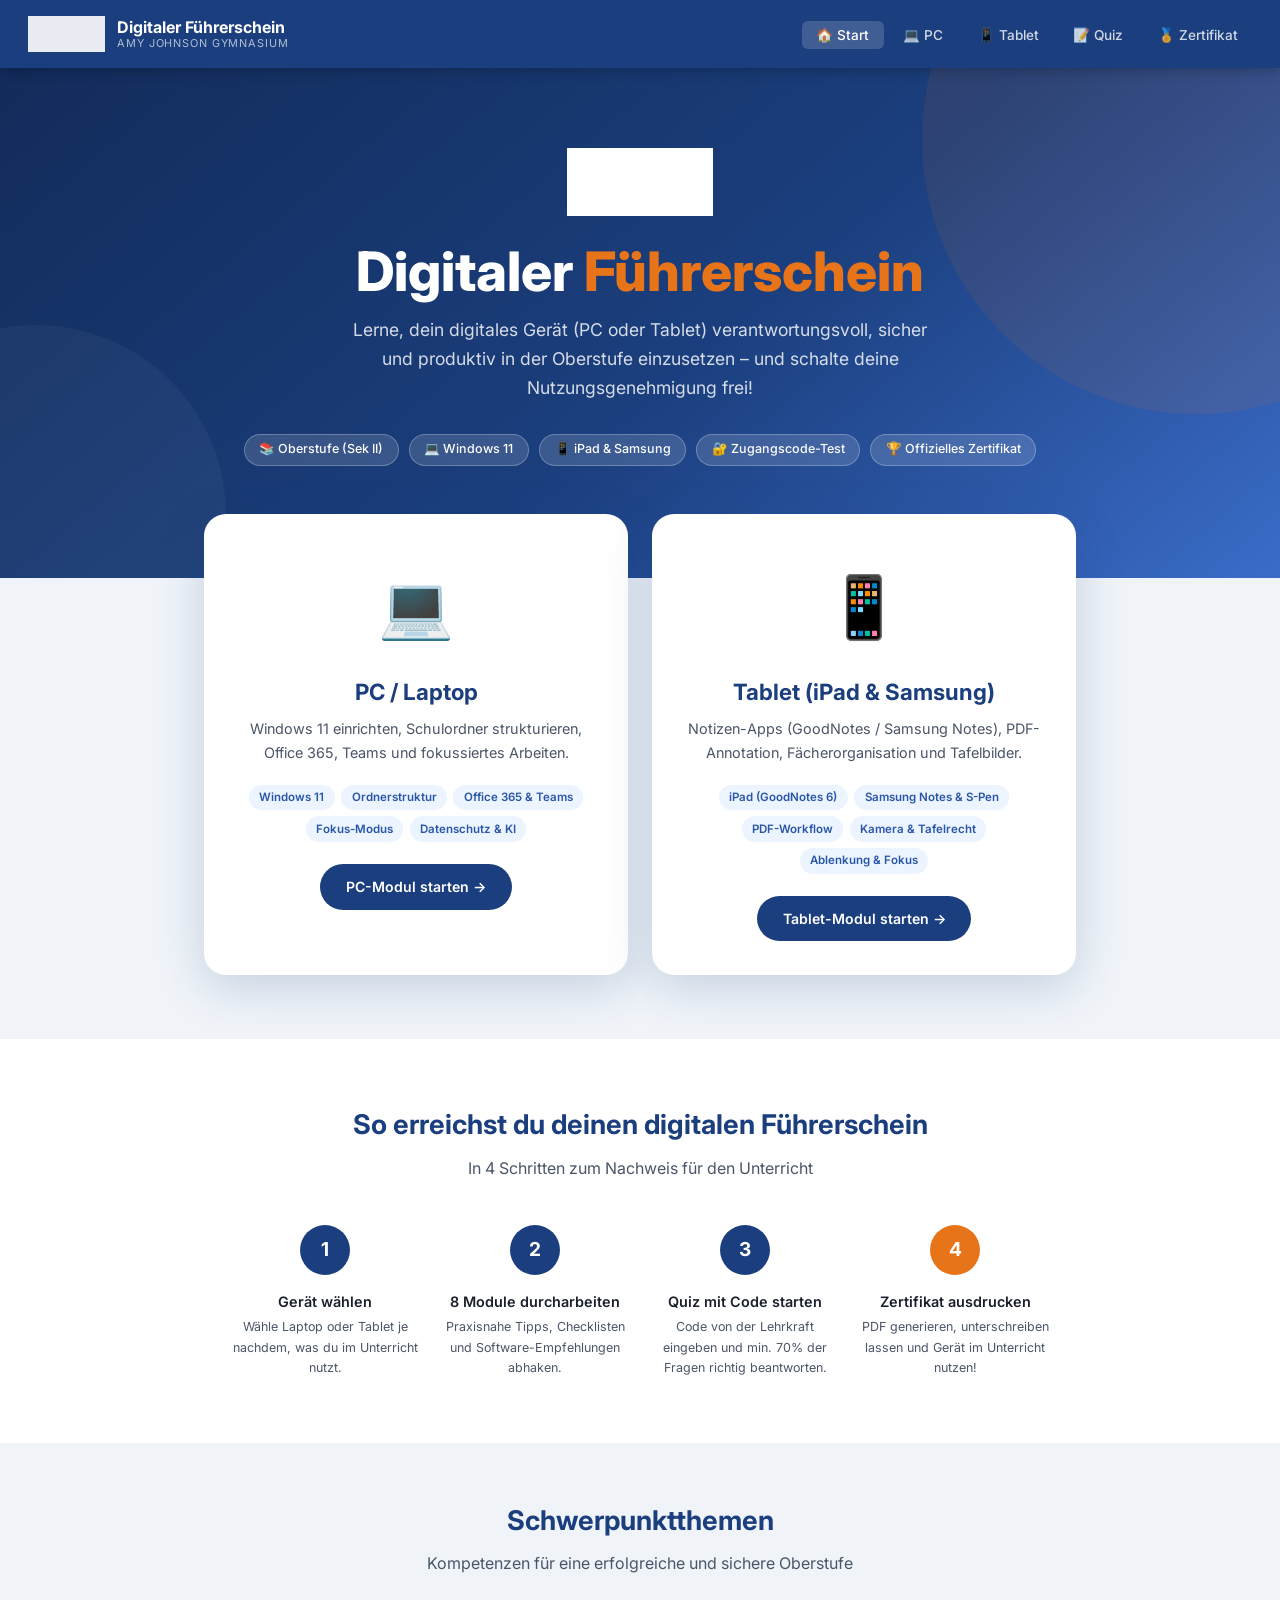
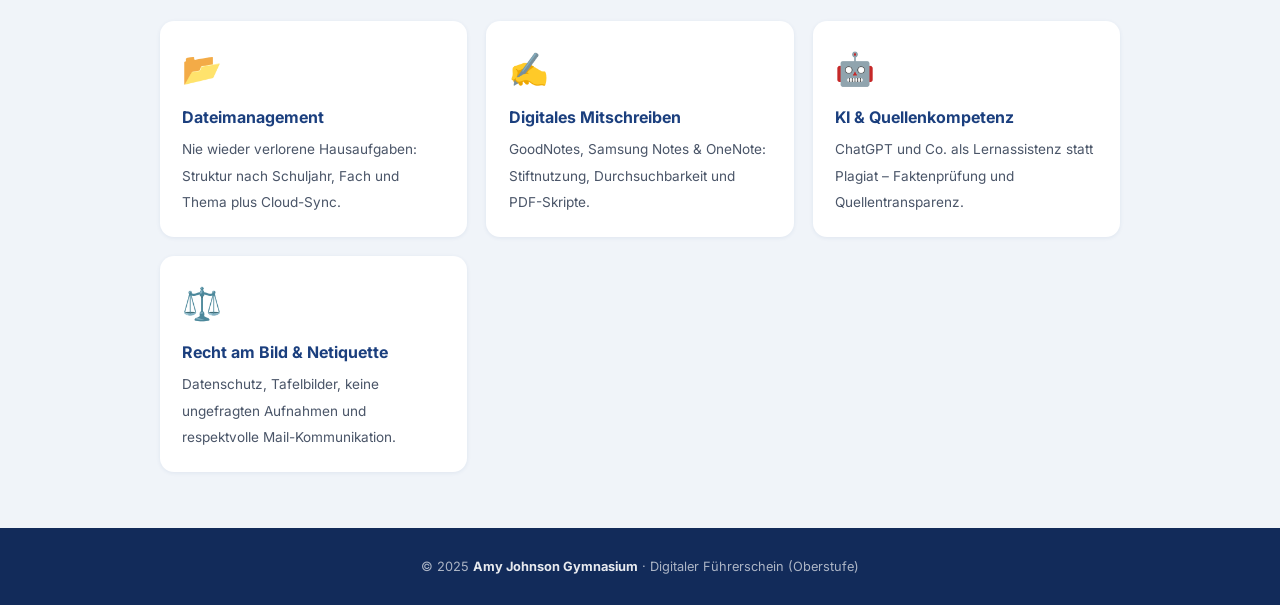
==== index.html @ 98081945 "Initial release Digitaler Fuehrerschein" ====
﻿<!DOCTYPE html>
<html lang="de">
<head>
  <meta charset="UTF-8">
  <meta name="viewport" content="width=device-width, initial-scale=1.0">
  <title>Digitaler Führerschein – Amy Johnson Gymnasium</title>
  <link rel="stylesheet" href="css/style.css">
</head>
<body>
<nav class="navbar">
  <a href="index.html" class="navbar-brand">
    <img src="assets/logo.png" alt="Amy Johnson Gymnasium" class="navbar-logo">
    <div class="navbar-title">Digitaler Führerschein <span>Amy Johnson Gymnasium</span></div>
  </a>
  <button class="hamburger" onclick="document.querySelector('.navbar-nav').classList.toggle('open')">&#9776;</button>
  <ul class="navbar-nav">
    <li><a href="index.html" class="active">🏠 Start</a></li>
    <li><a href="pc.html">💻 PC</a></li>
    <li><a href="tablet.html">📱 Tablet</a></li>
    <li><a href="quiz.html">📝 Quiz</a></li>
    <li><a href="certificate.html">🏅 Zertifikat</a></li>
  </ul>
</nav>

<section class="hero">
  <img src="assets/logo.png" alt="Amy Johnson Gymnasium" class="hero-logo">
  <h1>Digitaler <span class="accent">Führerschein</span></h1>
  <p>Lerne, dein digitales Gerät (PC oder Tablet) verantwortungsvoll, sicher und produktiv in der Oberstufe einzusetzen – und schalte deine Nutzungsgenehmigung frei!</p>
  <div class="badge-row">
    <span class="badge">📚 Oberstufe (Sek II)</span>
    <span class="badge">💻 Windows 11</span>
    <span class="badge">📱 iPad & Samsung</span>
    <span class="badge">🔐 Zugangscode-Test</span>
    <span class="badge">🏆 Offizielles Zertifikat</span>
  </div>
</section>

<section class="device-section">
  <div class="device-grid">
    <a href="pc.html" class="device-card fade-up">
      <div class="device-icon">💻</div>
      <h2>PC / Laptop</h2>
      <p>Windows 11 einrichten, Schulordner strukturieren, Office 365, Teams und fokussiertes Arbeiten.</p>
      <div class="tag-list">
        <span class="tag">Windows 11</span>
        <span class="tag">Ordnerstruktur</span>
        <span class="tag">Office 365 & Teams</span>
        <span class="tag">Fokus-Modus</span>
        <span class="tag">Datenschutz & KI</span>
      </div>
      <span class="btn btn-primary">PC-Modul starten &rarr;</span>
    </a>
    <a href="tablet.html" class="device-card fade-up" style="animation-delay:.15s">
      <div class="device-icon">📱</div>
      <h2>Tablet (iPad & Samsung)</h2>
      <p>Notizen-Apps (GoodNotes / Samsung Notes), PDF-Annotation, Fächerorganisation und Tafelbilder.</p>
      <div class="tag-list">
        <span class="tag">iPad (GoodNotes 6)</span>
        <span class="tag">Samsung Notes & S-Pen</span>
        <span class="tag">PDF-Workflow</span>
        <span class="tag">Kamera & Tafelrecht</span>
        <span class="tag">Ablenkung & Fokus</span>
      </div>
      <span class="btn btn-primary">Tablet-Modul starten &rarr;</span>
    </a>
  </div>
</section>

<section class="how-section">
  <h2 class="section-title">So erreichst du deinen digitalen Führerschein</h2>
  <p class="section-sub">In 4 Schritten zum Nachweis für den Unterricht</p>
  <div class="steps">
    <div class="step">
      <div class="step-num">1</div>
      <h3>Gerät wählen</h3>
      <p>Wähle Laptop oder Tablet je nachdem, was du im Unterricht nutzt.</p>
    </div>
    <div class="step">
      <div class="step-num">2</div>
      <h3>8 Module durcharbeiten</h3>
      <p>Praxisnahe Tipps, Checklisten und Software-Empfehlungen abhaken.</p>
    </div>
    <div class="step">
      <div class="step-num">3</div>
      <h3>Quiz mit Code starten</h3>
      <p>Code von der Lehrkraft eingeben und min. 70% der Fragen richtig beantworten.</p>
    </div>
    <div class="step">
      <div class="step-num">4</div>
      <h3>Zertifikat ausdrucken</h3>
      <p>PDF generieren, unterschreiben lassen und Gerät im Unterricht nutzen!</p>
    </div>
  </div>
</section>

<section style="background:var(--bg);padding:3.5rem 2rem;text-align:center">
  <h2 class="section-title">Schwerpunktthemen</h2>
  <p class="section-sub">Kompetenzen für eine erfolgreiche und sichere Oberstufe</p>
  <div style="display:grid;grid-template-columns:repeat(auto-fill,minmax(240px,1fr));gap:1.2rem;max-width:960px;margin:0 auto">
    <div style="background:white;border-radius:14px;padding:1.4rem;box-shadow:var(--shadow-sm);text-align:left">
      <div style="font-size:2rem;margin-bottom:.5rem">📂</div>
      <strong style="display:block;margin-bottom:.3rem;color:var(--primary)">Dateimanagement</strong>
      <span style="font-size:.85rem;color:var(--text-sec)">Nie wieder verlorene Hausaufgaben: Struktur nach Schuljahr, Fach und Thema plus Cloud-Sync.</span>
    </div>
    <div style="background:white;border-radius:14px;padding:1.4rem;box-shadow:var(--shadow-sm);text-align:left">
      <div style="font-size:2rem;margin-bottom:.5rem">✍️</div>
      <strong style="display:block;margin-bottom:.3rem;color:var(--primary)">Digitales Mitschreiben</strong>
      <span style="font-size:.85rem;color:var(--text-sec)">GoodNotes, Samsung Notes & OneNote: Stiftnutzung, Durchsuchbarkeit und PDF-Skripte.</span>
    </div>
    <div style="background:white;border-radius:14px;padding:1.4rem;box-shadow:var(--shadow-sm);text-align:left">
      <div style="font-size:2rem;margin-bottom:.5rem">🤖</div>
      <strong style="display:block;margin-bottom:.3rem;color:var(--primary)">KI & Quellenkompetenz</strong>
      <span style="font-size:.85rem;color:var(--text-sec)">ChatGPT und Co. als Lernassistenz statt Plagiat – Faktenprüfung und Quellentransparenz.</span>
    </div>
    <div style="background:white;border-radius:14px;padding:1.4rem;box-shadow:var(--shadow-sm);text-align:left">
      <div style="font-size:2rem;margin-bottom:.5rem">⚖️</div>
      <strong style="display:block;margin-bottom:.3rem;color:var(--primary)">Recht am Bild & Netiquette</strong>
      <span style="font-size:.85rem;color:var(--text-sec)">Datenschutz, Tafelbilder, keine ungefragten Aufnahmen und respektvolle Mail-Kommunikation.</span>
    </div>
  </div>
</section>

<footer class="footer">
  <p>© 2025 <strong style="color:rgba(255,255,255,.9)">Amy Johnson Gymnasium</strong> · Digitaler Führerschein (Oberstufe)</p>
</footer>

<script src="js/app.js"></script>
</body>
</html>
---- css/style.css ----
﻿/* ================================================
   DIGITALER FÜHRERSCHEIN – Amy Johnson Gymnasium
   Stylesheet · Stand: 2025
   ================================================ */

@import url("https://fonts.googleapis.com/css2?family=Inter:wght@300;400;500;600;700;800&display=swap");

:root {
  --primary:       #1B3F7E;
  --primary-light: #2A56A6;
  --primary-dark:  #122B5A;
  --accent:        #E8741A;
  --accent-dark:   #C25E0D;
  --bg:            #F0F4F9;
  --card:          #FFFFFF;
  --text:          #1A202C;
  --text-sec:      #4A5568;
  --text-light:    #718096;
  --border:        #E2E8F0;
  --border-light:  #EDF2F7;
  --success:       #276749;
  --success-bg:    #F0FFF4;
  --warning-bg:    #FFFBEB;
  --info-bg:       #EBF4FF;
  --danger-bg:     #FFF5F5;
  --shadow-sm: 0 1px 4px rgba(27,63,126,.08);
  --shadow:    0 4px 18px rgba(27,63,126,.13);
  --shadow-lg: 0 12px 48px rgba(27,63,126,.2);
  --r-sm: 8px;
  --r: 14px;
  --r-lg: 22px;
  --nav-h: 68px;
}

*,*::before,*::after{box-sizing:border-box;margin:0;padding:0}
html{scroll-behavior:smooth}
body{font-family:"Inter",-apple-system,BlinkMacSystemFont,"Segoe UI",sans-serif;background:var(--bg);color:var(--text);line-height:1.65;min-height:100vh;display:flex;flex-direction:column}
img{max-width:100%;height:auto;display:block}
a{color:var(--primary);text-decoration:none}
a:hover{text-decoration:underline}

/* NAVBAR */
.navbar{background:var(--primary);height:var(--nav-h);display:flex;align-items:center;padding:0 1.75rem;position:sticky;top:0;z-index:200;box-shadow:0 2px 12px rgba(0,0,0,.25)}
.navbar-brand{display:flex;align-items:center;gap:.75rem;text-decoration:none}
.navbar-logo{height:36px;filter:brightness(0) invert(1);opacity:.9}
.navbar-title{color:#fff;font-size:1rem;font-weight:700;line-height:1.2}
.navbar-title span{display:block;font-size:.68rem;font-weight:400;opacity:.65;text-transform:uppercase;letter-spacing:.08em}
.navbar-nav{margin-left:auto;display:flex;gap:.35rem;list-style:none}
.navbar-nav a{color:rgba(255,255,255,.8);padding:.38rem .9rem;border-radius:6px;font-size:.85rem;font-weight:500;transition:background .2s,color .2s}
.navbar-nav a:hover,.navbar-nav a.active{background:rgba(255,255,255,.16);color:#fff;text-decoration:none}
.hamburger{display:none;background:none;border:none;color:#fff;font-size:1.5rem;cursor:pointer;margin-left:auto;padding:.25rem}
@media(max-width:640px){.hamburger{display:block}.navbar-nav{display:none;position:absolute;top:var(--nav-h);left:0;right:0;background:var(--primary-dark);flex-direction:column;padding:1rem;gap:.25rem}.navbar-nav.open{display:flex}.navbar-nav a{padding:.6rem 1rem;font-size:.95rem}}

/* HERO */
.hero{background:linear-gradient(140deg,var(--primary-dark) 0%,var(--primary) 55%,#3B6CC8 100%);padding:5rem 2rem 7rem;text-align:center;position:relative;overflow:hidden}
.hero::before{content:"";position:absolute;top:-40%;right:-15%;width:550px;height:550px;background:rgba(232,116,26,.09);border-radius:50%}
.hero::after{content:"";position:absolute;bottom:-25%;left:-12%;width:380px;height:380px;background:rgba(255,255,255,.04);border-radius:50%}
.hero-logo{height:68px;margin:0 auto 1.5rem;filter:brightness(0) invert(1);position:relative;z-index:1}
.hero h1{color:#fff;font-size:clamp(2rem,5vw,3.4rem);font-weight:800;line-height:1.15;margin-bottom:.75rem;position:relative;z-index:1}
.hero h1 .accent{color:var(--accent)}
.hero p{color:rgba(255,255,255,.82);font-size:1.1rem;max-width:580px;margin:0 auto 2rem;position:relative;z-index:1}
.badge-row{display:flex;justify-content:center;flex-wrap:wrap;gap:.65rem;position:relative;z-index:1}
.badge{background:rgba(255,255,255,.14);border:1px solid rgba(255,255,255,.25);color:#fff;padding:.3rem .9rem;border-radius:50px;font-size:.78rem;font-weight:500;display:inline-flex;align-items:center;gap:.35rem}

/* DEVICE CARDS */
.device-section{max-width:920px;margin:-4rem auto 0;padding:0 1.5rem 4rem;position:relative;z-index:10}
.device-grid{display:grid;grid-template-columns:1fr 1fr;gap:1.5rem}
@media(max-width:600px){.device-grid{grid-template-columns:1fr}}
.device-card{background:var(--card);border-radius:var(--r-lg);padding:2.5rem 1.75rem 2rem;text-align:center;box-shadow:var(--shadow-lg);border:2px solid transparent;transition:transform .3s,box-shadow .3s,border-color .3s;cursor:pointer;color:inherit;display:block;text-decoration:none}
.device-card:hover{transform:translateY(-8px);box-shadow:0 20px 56px rgba(27,63,126,.24);border-color:var(--primary-light);text-decoration:none;color:inherit}
.device-icon{font-size:3.8rem;margin-bottom:1.1rem}
.device-card h2{font-size:1.4rem;font-weight:700;color:var(--primary);margin-bottom:.4rem}
.device-card p{color:var(--text-sec);font-size:.9rem;margin-bottom:1.25rem}
.tag-list{display:flex;flex-wrap:wrap;gap:.4rem;justify-content:center;margin-bottom:1.4rem}
.tag{background:var(--info-bg);color:var(--primary-light);padding:.2rem .65rem;border-radius:50px;font-size:.72rem;font-weight:600}

/* HOW IT WORKS */
.how-section{background:var(--card);padding:4rem 2rem;text-align:center}
.section-title{font-size:1.7rem;font-weight:700;color:var(--primary);margin-bottom:.4rem}
.section-sub{color:var(--text-sec);margin-bottom:2.75rem}
.steps{display:flex;justify-content:center;gap:1.25rem;flex-wrap:wrap;max-width:820px;margin:0 auto}
.step{flex:1;min-width:160px;max-width:200px;text-align:center}
.step-num{width:50px;height:50px;border-radius:50%;background:var(--primary);color:#fff;display:flex;align-items:center;justify-content:center;font-weight:700;font-size:1.2rem;margin:0 auto .9rem}
.step:last-child .step-num{background:var(--accent)}
.step h3{font-size:.9rem;font-weight:600;margin-bottom:.25rem}
.step p{font-size:.78rem;color:var(--text-sec)}

/* BUTTONS */
.btn{display:inline-flex;align-items:center;gap:.5rem;padding:.7rem 1.6rem;border-radius:50px;font-size:.88rem;font-weight:600;cursor:pointer;transition:all .2s;border:none;font-family:inherit;text-decoration:none}
.btn-primary{background:var(--primary);color:#fff}
.btn-primary:hover{background:var(--primary-light);transform:translateY(-2px);text-decoration:none;color:#fff}
.btn-accent{background:var(--accent);color:#fff}
.btn-accent:hover{background:var(--accent-dark);transform:translateY(-2px);text-decoration:none;color:#fff}
.btn-outline{background:transparent;color:var(--primary);border:2px solid var(--border)}
.btn-outline:hover{border-color:var(--primary);background:var(--info-bg);text-decoration:none}
.btn-success{background:var(--success);color:#fff}
.btn-success:hover{background:#2F8555;transform:translateY(-2px)}
.btn-lg{padding:.9rem 2.1rem;font-size:.97rem}

/* MODULE LAYOUT */
.module-wrap{display:grid;grid-template-columns:270px 1fr;flex:1}
@media(max-width:860px){.module-wrap{grid-template-columns:1fr}}
.sidebar{background:var(--primary);padding:1.25rem 0;position:sticky;top:var(--nav-h);height:calc(100vh - var(--nav-h));overflow-y:auto}
@media(max-width:860px){.sidebar{position:static;height:auto;overflow:visible}}
.sidebar-head{padding:0 1.4rem 1.25rem;border-bottom:1px solid rgba(255,255,255,.1);margin-bottom:.5rem}
.sidebar-head h2{color:#fff;font-size:.95rem;font-weight:600}
.sidebar-head p{color:rgba(255,255,255,.55);font-size:.75rem;margin-top:.2rem}
.sidebar-prog{height:4px;background:rgba(255,255,255,.18);border-radius:2px;margin-top:.7rem;overflow:hidden}
.sidebar-prog-bar{height:100%;background:var(--accent);border-radius:2px;transition:width .4s}
.chapter-nav{list-style:none}
@media(max-width:860px){.chapter-nav{display:flex;overflow-x:auto}}
.chapter-nav li{display:flex;align-items:center;gap:.65rem;padding:.7rem 1.4rem;cursor:pointer;border-left:3px solid transparent;color:rgba(255,255,255,.68);font-size:.82rem;font-weight:500;transition:all .2s;user-select:none}
@media(max-width:860px){.chapter-nav li{border-left:none;border-bottom:3px solid transparent;white-space:nowrap;flex-shrink:0}.chapter-nav li.active{border-bottom-color:var(--accent);border-left-color:transparent}}
.chapter-nav li:hover{background:rgba(255,255,255,.08);color:#fff}
.chapter-nav li.active{background:rgba(255,255,255,.11);border-left-color:var(--accent);color:#fff}
.chapter-nav li.done{color:rgba(255,255,255,.88)}
.ch-dot{width:20px;height:20px;border-radius:50%;border:1.5px solid rgba(255,255,255,.38);display:flex;align-items:center;justify-content:center;font-size:.6rem;flex-shrink:0;transition:all .25s}
.chapter-nav li.done .ch-dot{background:var(--accent);border-color:var(--accent);color:#fff}
.chapter-nav li.active .ch-dot{border-color:var(--accent);background:rgba(232,116,26,.2)}
.content-area{padding:2rem 2.5rem;max-width:880px}
@media(max-width:600px){.content-area{padding:1.25rem}}
.ch-header{margin-bottom:2rem;padding-bottom:1.4rem;border-bottom:2px solid var(--border)}
.ch-tag{display:inline-block;background:var(--info-bg);color:var(--primary-light);padding:.2rem .65rem;border-radius:4px;font-size:.7rem;font-weight:700;text-transform:uppercase;letter-spacing:.07em;margin-bottom:.6rem}
.ch-header h1{font-size:1.7rem;font-weight:700;color:var(--primary);margin-bottom:.4rem}
.ch-header p{color:var(--text-sec);font-size:.95rem;max-width:580px}
.content-block{margin-bottom:1.75rem}
.content-block h2{font-size:1.05rem;font-weight:700;color:var(--primary);margin-bottom:.7rem;display:flex;align-items:center;gap:.5rem}
.content-block h2::before{content:"";display:block;width:4px;height:1.1em;background:var(--accent);border-radius:2px;flex-shrink:0}
.content-block p{color:var(--text-sec);font-size:.91rem;line-height:1.75;margin-bottom:.6rem}

/* INFO BOXES */
.ibox{border-radius:var(--r-sm);padding:.9rem 1.1rem;margin:1rem 0;border-left:4px solid;display:flex;gap:.7rem;align-items:flex-start}
.ibox-icon{font-size:1.1rem;flex-shrink:0;margin-top:.1rem}
.ibox.tip{background:var(--warning-bg);border-color:var(--accent)}
.ibox.info{background:var(--info-bg);border-color:var(--primary-light)}
.ibox.warn{background:var(--danger-bg);border-color:#FC8181}
.ibox.ok{background:var(--success-bg);border-color:#68D391}
.ibox-body strong{display:block;font-size:.83rem;font-weight:700;margin-bottom:.2rem}
.ibox-body p{font-size:.83rem;color:var(--text-sec);margin:0}
.ibox-body ul{font-size:.83rem;color:var(--text-sec);margin:.35rem 0 0 1rem}
.ibox-body li{margin-bottom:.2rem}

/* CHECKLISTS */
.checklist{list-style:none;margin:.75rem 0}
.checklist li{display:flex;align-items:flex-start;gap:.7rem;padding:.55rem 0;border-bottom:1px solid var(--border-light);font-size:.88rem;cursor:pointer;transition:color .18s}
.checklist li:last-child{border-bottom:none}
.checklist li.checked{color:var(--text-light);text-decoration:line-through}
.cl-box{width:19px;height:19px;border:2px solid var(--border);border-radius:4px;display:flex;align-items:center;justify-content:center;flex-shrink:0;margin-top:2px;font-size:.62rem;transition:all .2s}
.checklist li.checked .cl-box{background:var(--success);border-color:var(--success);color:#fff}

/* APP GRID */
.app-grid{display:grid;grid-template-columns:repeat(auto-fill,minmax(195px,1fr));gap:.85rem;margin:.75rem 0}
.app-card{background:var(--card);border:1px solid var(--border);border-radius:var(--r-sm);padding:.9rem;display:flex;gap:.7rem;align-items:flex-start;transition:box-shadow .2s}
.app-card:hover{box-shadow:var(--shadow)}
.app-icon{font-size:1.75rem;flex-shrink:0}
.app-info strong{font-size:.82rem;font-weight:600;display:block;margin-bottom:.15rem}
.app-info span{font-size:.73rem;color:var(--text-sec)}
.app-free{display:inline-block;margin-top:.3rem;background:var(--success-bg);color:var(--success);font-size:.65rem;font-weight:700;padding:.1rem .4rem;border-radius:3px}
.app-paid{display:inline-block;margin-top:.3rem;background:var(--warning-bg);color:#92400E;font-size:.65rem;font-weight:700;padding:.1rem .4rem;border-radius:3px}

/* CHAPTER ACTIONS */
.ch-actions{margin-top:2.5rem;padding-top:1.5rem;border-top:2px solid var(--border);display:flex;gap:1rem;flex-wrap:wrap;align-items:center}

/* DEVICE TOGGLE (Tablet) */
.device-toggle{display:flex;gap:.5rem;margin-bottom:1.5rem}
.device-toggle button{flex:1;padding:.55rem 1rem;border-radius:var(--r-sm);border:2px solid var(--border);background:var(--card);color:var(--text-sec);font-size:.85rem;font-weight:600;cursor:pointer;transition:all .2s;font-family:inherit}
.device-toggle button.active{border-color:var(--primary);background:var(--info-bg);color:var(--primary)}

/* QUIZ */
.quiz-wrap{max-width:680px;margin:3rem auto;padding:0 1.25rem 3rem;flex:1}
.quiz-card{background:var(--card);border-radius:var(--r-lg);padding:2.75rem;box-shadow:var(--shadow)}
@media(max-width:600px){.quiz-card{padding:1.75rem}}
.code-icon{font-size:3.5rem;text-align:center;margin-bottom:1rem}
.quiz-card h1{font-size:1.6rem;font-weight:700;color:var(--primary);text-align:center;margin-bottom:.4rem}
.quiz-card>p{color:var(--text-sec);text-align:center;margin-bottom:2rem}
.code-row{display:flex;gap:.65rem;max-width:360px;margin:0 auto}
.code-row input{flex:1;padding:.75rem 1.1rem;border:2px solid var(--border);border-radius:50px;font-size:1rem;text-align:center;letter-spacing:.18em;text-transform:uppercase;font-family:monospace;outline:none;transition:border-color .2s}
.code-row input:focus{border-color:var(--primary)}
.code-err{color:#E53E3E;font-size:.82rem;text-align:center;margin-top:.6rem;display:none}
.quiz-prog-row{display:flex;align-items:center;gap:.9rem;margin-bottom:1.5rem}
.quiz-prog-bar{flex:1;height:6px;background:var(--border);border-radius:3px;overflow:hidden}
.quiz-prog-fill{height:100%;background:linear-gradient(90deg,var(--primary),var(--primary-light));transition:width .4s}
.quiz-count{font-size:.78rem;font-weight:600;color:var(--text-sec);white-space:nowrap}
.q-cat{display:inline-block;background:var(--info-bg);color:var(--primary-light);padding:.18rem .58rem;border-radius:4px;font-size:.7rem;font-weight:700;text-transform:uppercase;letter-spacing:.05em;margin-bottom:.85rem}
.q-text{font-size:1.05rem;font-weight:600;color:var(--text);margin-bottom:1.4rem;line-height:1.5}
.options{list-style:none;display:flex;flex-direction:column;gap:.55rem}
.opt{border:2px solid var(--border);border-radius:var(--r-sm);padding:.8rem 1.1rem;cursor:pointer;display:flex;align-items:center;gap:.7rem;font-size:.89rem;transition:all .2s}
.opt:hover{border-color:var(--primary-light);background:var(--info-bg)}
.opt.selected{border-color:var(--primary);background:var(--info-bg)}
.opt.correct{border-color:var(--success);background:var(--success-bg);color:var(--success)}
.opt.wrong{border-color:#FC8181;background:var(--danger-bg);color:#C53030}
.opt-letter{width:27px;height:27px;border:1.5px solid currentColor;border-radius:50%;display:flex;align-items:center;justify-content:center;font-size:.72rem;font-weight:700;flex-shrink:0;opacity:.6}
.opt.selected .opt-letter,.opt.correct .opt-letter,.opt.wrong .opt-letter{opacity:1}
.q-feedback{margin-top:1rem;padding:.75rem 1rem;border-radius:var(--r-sm);font-size:.85rem;display:none}
.q-feedback.correct{background:var(--success-bg);color:var(--success);border:1px solid #C6F6D5}
.q-feedback.wrong{background:var(--danger-bg);color:#C53030;border:1px solid #FEB2B2}
.q-nav{display:flex;justify-content:flex-end;margin-top:1.5rem}
.result-icon{font-size:4rem;text-align:center;margin-bottom:1rem}
.result-score{font-size:3.5rem;font-weight:800;text-align:center;margin:.5rem 0 1rem}
.pass-score{color:var(--success)}
.fail-score{color:#E53E3E}
.result-msg{text-align:center;margin-bottom:2rem}
.result-msg h2{font-size:1.6rem;font-weight:700;margin-bottom:.4rem}
.result-msg.pass h2{color:var(--success)}
.result-msg.fail h2{color:#E53E3E}
.result-msg p{color:var(--text-sec);max-width:400px;margin:0 auto}
.result-btns{display:flex;gap:.75rem;justify-content:center;flex-wrap:wrap}

/* CERTIFICATE */
.cert-wrap{max-width:580px;margin:3rem auto;padding:0 1.25rem 3rem;flex:1}
.cert-setup-card{background:var(--card);border-radius:var(--r-lg);padding:2.5rem;box-shadow:var(--shadow)}
.cert-setup-card h1{font-size:1.55rem;font-weight:700;color:var(--primary);text-align:center;margin-bottom:.4rem}
.cert-setup-card>p{color:var(--text-sec);text-align:center;margin-bottom:2rem}
.form-row{margin-bottom:1rem}
.form-row label{display:block;font-size:.83rem;font-weight:600;color:var(--text);margin-bottom:.35rem}
.form-row input,.form-row select{width:100%;padding:.72rem 1rem;border:2px solid var(--border);border-radius:var(--r-sm);font-size:.92rem;outline:none;transition:border-color .2s;font-family:inherit}
.form-row input:focus,.form-row select:focus{border-color:var(--primary)}
.cert-print-area{display:none}
@media print{.no-print{display:none!important}.cert-print-area{display:block!important}body{background:#fff}.navbar,.footer{display:none}}
.certificate{width:210mm;max-width:100%;min-height:148mm;background:#fff;border:8px solid var(--primary);margin:2rem auto;padding:2.5rem 3rem;position:relative;box-shadow:var(--shadow-lg);font-family:"Inter",sans-serif}
@media(max-width:600px){.certificate{padding:1.5rem 1.25rem;border-width:5px}}
.certificate::before{content:"";position:absolute;inset:10px;border:2px solid var(--accent);pointer-events:none}
.cert-header{display:flex;justify-content:space-between;align-items:center;margin-bottom:1.5rem;padding-bottom:1rem;border-bottom:2px solid var(--border)}
.cert-logo{height:46px}
.cert-seal{width:68px;height:68px;border:3px solid var(--primary);border-radius:50%;display:flex;flex-direction:column;align-items:center;justify-content:center;text-align:center;font-size:.44rem;font-weight:700;color:var(--primary);text-transform:uppercase;letter-spacing:.04em;line-height:1.5}
.cert-body{text-align:center;padding:.5rem 0}
.cert-pre{font-size:.78rem;text-transform:uppercase;letter-spacing:.15em;color:var(--text-sec);margin-bottom:.4rem;font-weight:600}
.cert-main{font-size:2.1rem;font-weight:800;color:var(--primary);line-height:1.15;margin-bottom:.35rem}
.cert-main span{color:var(--accent)}
.cert-sub{font-size:.85rem;color:var(--text-sec);margin-bottom:.4rem}
.cert-name{font-size:1.55rem;font-weight:700;color:var(--text);border-bottom:2px solid var(--primary);display:inline-block;padding-bottom:.2rem;margin:.4rem 0 1rem;min-width:240px}
.cert-device{display:inline-block;background:var(--info-bg);color:var(--primary);padding:.28rem .9rem;border-radius:50px;font-size:.82rem;font-weight:600;margin-bottom:1.2rem;border:1px solid var(--border)}
.cert-desc{font-size:.8rem;color:var(--text-sec);max-width:440px;margin:0 auto .5rem}
.cert-foot{display:flex;justify-content:space-between;align-items:flex-end;margin-top:1.5rem;padding-top:1rem;border-top:1px solid var(--border);font-size:.72rem;color:var(--text-sec)}
.cert-foot strong{color:var(--text)}

/* FOOTER */
.footer{background:var(--primary-dark);color:rgba(255,255,255,.65);text-align:center;padding:1.75rem 1rem;font-size:.8rem;margin-top:auto}
.footer a{color:rgba(255,255,255,.8)}

/* UTILS */
.hidden{display:none!important}
.text-center{text-align:center}
.mt-2{margin-top:1rem}
.mt-3{margin-top:1.5rem}

@keyframes fadeUp{from{opacity:0;transform:translateY(18px)}to{opacity:1;transform:translateY(0)}}
.fade-up{animation:fadeUp .4s ease both}
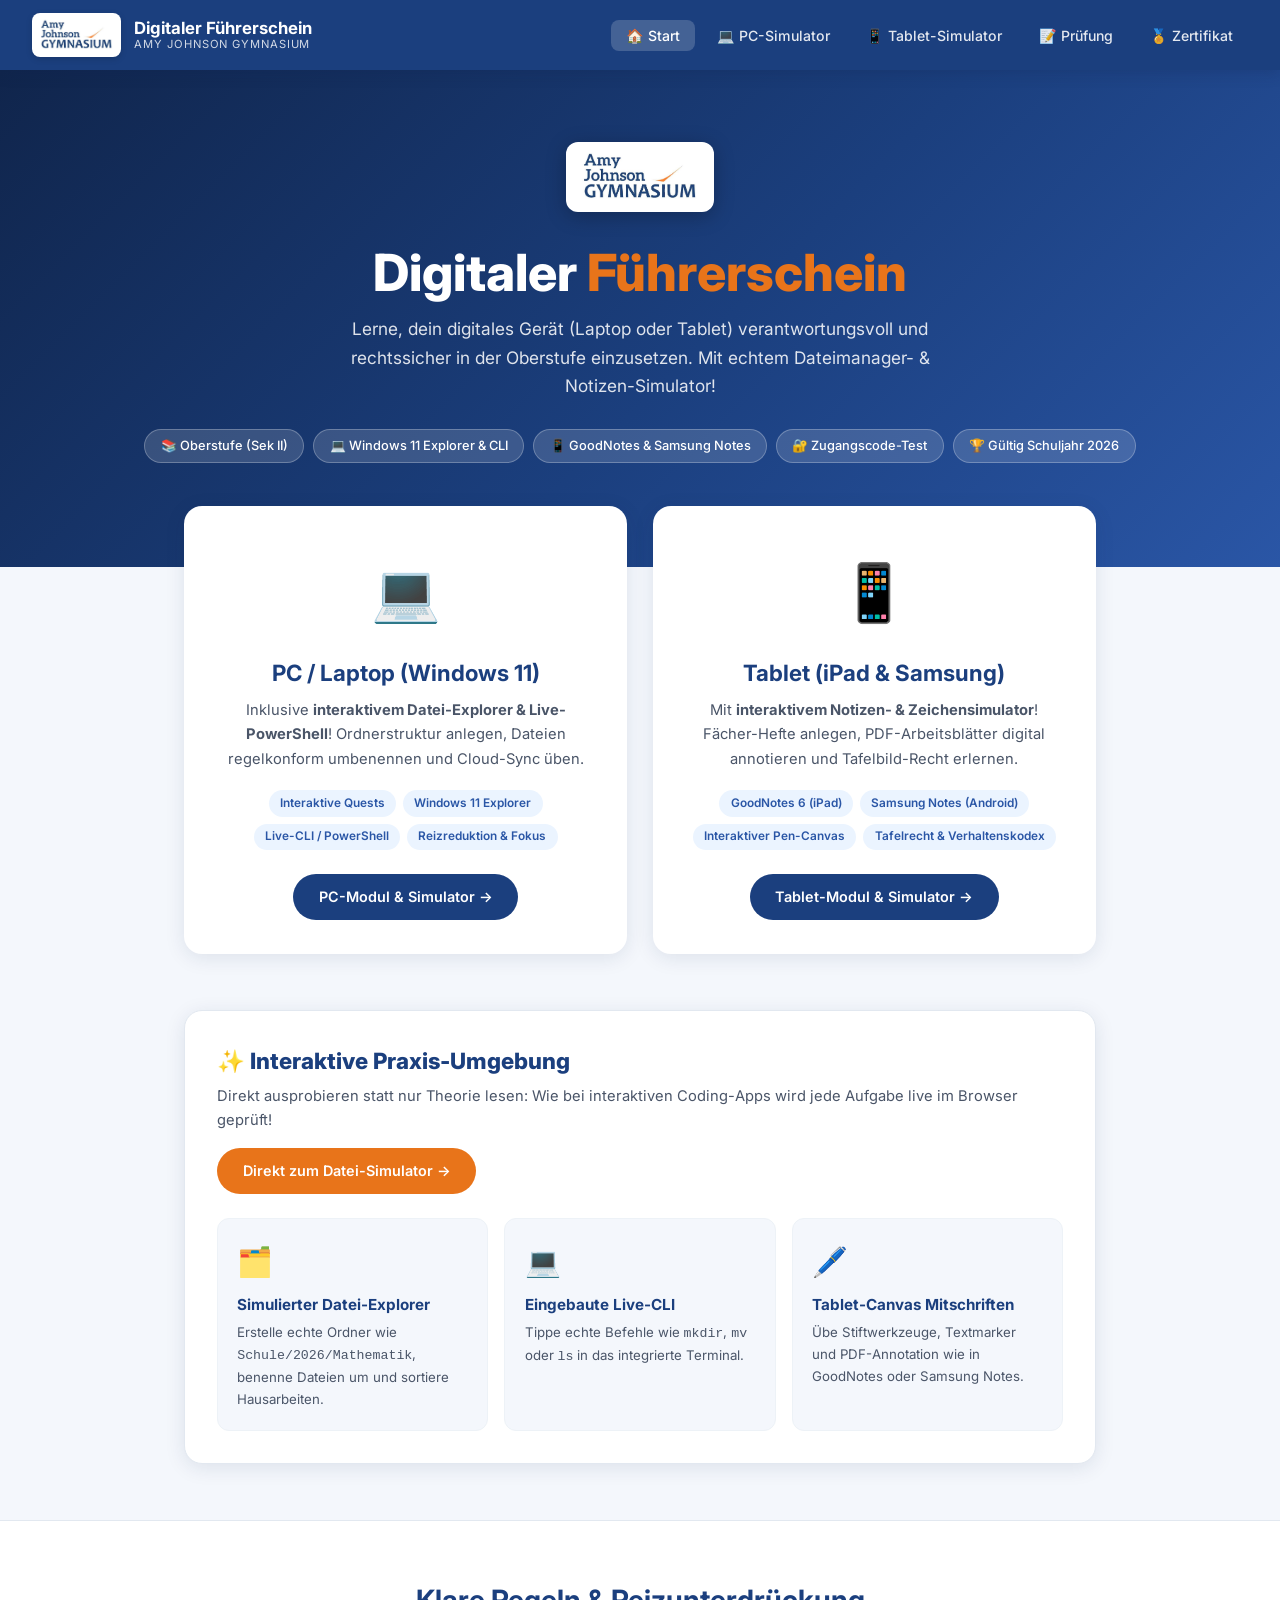
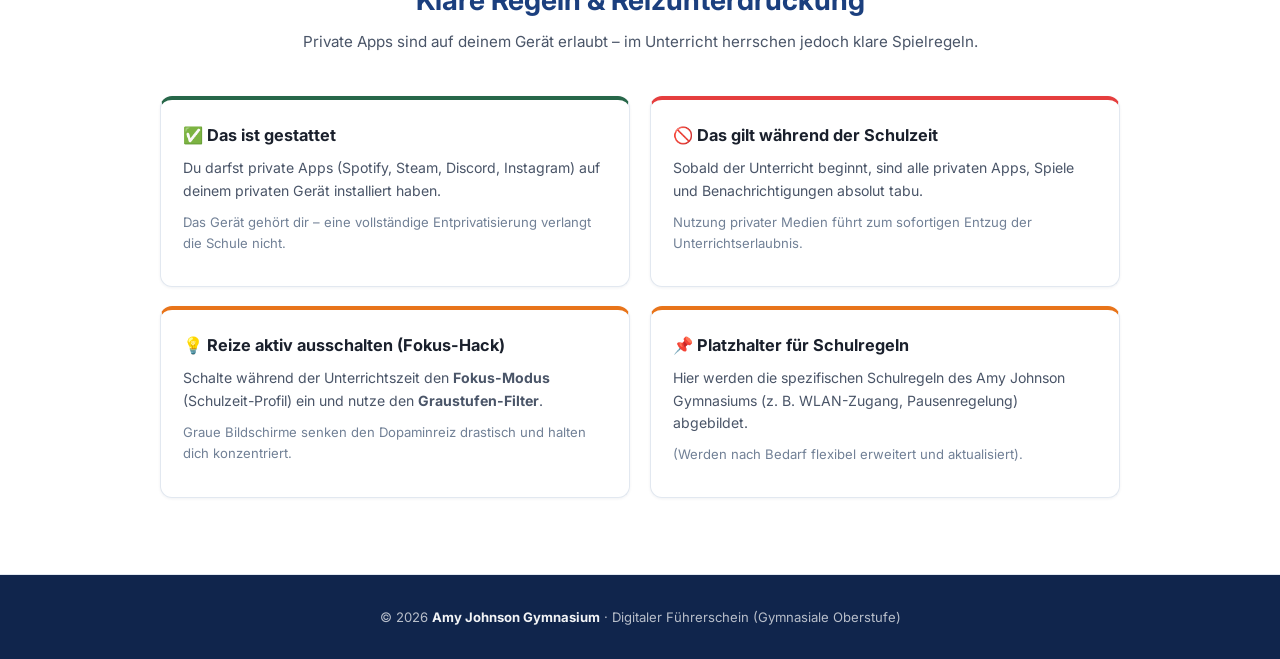
==== commit e893540d: "Add interactive OS Explorer, Live CLI, Tablet Canvas simulator, and fix logo" ====
--- a/index.html
+++ b/index.html
@@ -3,35 +3,39 @@
 <head>
   <meta charset="UTF-8">
   <meta name="viewport" content="width=device-width, initial-scale=1.0">
-  <title>Digitaler Führerschein – Amy Johnson Gymnasium</title>
+  <title>Digitaler Führerschein – Amy Johnson Gymnasium (2026)</title>
   <link rel="stylesheet" href="css/style.css">
 </head>
 <body>
 <nav class="navbar">
   <a href="index.html" class="navbar-brand">
-    <img src="assets/logo.png" alt="Amy Johnson Gymnasium" class="navbar-logo">
+    <div class="navbar-logo-wrap">
+      <img src="assets/logo.png" alt="Amy Johnson Gymnasium" class="navbar-logo">
+    </div>
     <div class="navbar-title">Digitaler Führerschein <span>Amy Johnson Gymnasium</span></div>
   </a>
   <button class="hamburger" onclick="document.querySelector('.navbar-nav').classList.toggle('open')">&#9776;</button>
   <ul class="navbar-nav">
     <li><a href="index.html" class="active">🏠 Start</a></li>
-    <li><a href="pc.html">💻 PC</a></li>
-    <li><a href="tablet.html">📱 Tablet</a></li>
-    <li><a href="quiz.html">📝 Quiz</a></li>
+    <li><a href="pc.html">💻 PC-Simulator</a></li>
+    <li><a href="tablet.html">📱 Tablet-Simulator</a></li>
+    <li><a href="quiz.html">📝 Prüfung</a></li>
     <li><a href="certificate.html">🏅 Zertifikat</a></li>
   </ul>
 </nav>
 
 <section class="hero">
-  <img src="assets/logo.png" alt="Amy Johnson Gymnasium" class="hero-logo">
+  <div class="hero-logo-box">
+    <img src="assets/logo.png" alt="Amy Johnson Gymnasium Logo" class="hero-logo">
+  </div>
   <h1>Digitaler <span class="accent">Führerschein</span></h1>
-  <p>Lerne, dein digitales Gerät (PC oder Tablet) verantwortungsvoll, sicher und produktiv in der Oberstufe einzusetzen – und schalte deine Nutzungsgenehmigung frei!</p>
+  <p>Lerne, dein digitales Gerät (Laptop oder Tablet) verantwortungsvoll und rechtssicher in der Oberstufe einzusetzen. Mit echtem Dateimanager- &amp; Notizen-Simulator!</p>
   <div class="badge-row">
     <span class="badge">📚 Oberstufe (Sek II)</span>
-    <span class="badge">💻 Windows 11</span>
-    <span class="badge">📱 iPad & Samsung</span>
+    <span class="badge">💻 Windows 11 Explorer &amp; CLI</span>
+    <span class="badge">📱 GoodNotes &amp; Samsung Notes</span>
     <span class="badge">🔐 Zugangscode-Test</span>
-    <span class="badge">🏆 Offizielles Zertifikat</span>
+    <span class="badge">🏆 Gültig Schuljahr 2026</span>
   </div>
 </section>
 
@@ -39,89 +43,95 @@
   <div class="device-grid">
     <a href="pc.html" class="device-card fade-up">
       <div class="device-icon">💻</div>
-      <h2>PC / Laptop</h2>
-      <p>Windows 11 einrichten, Schulordner strukturieren, Office 365, Teams und fokussiertes Arbeiten.</p>
+      <h2>PC / Laptop (Windows 11)</h2>
+      <p>Inklusive <strong>interaktivem Datei-Explorer &amp; Live-PowerShell</strong>! Ordnerstruktur anlegen, Dateien regelkonform umbenennen und Cloud-Sync üben.</p>
       <div class="tag-list">
-        <span class="tag">Windows 11</span>
-        <span class="tag">Ordnerstruktur</span>
-        <span class="tag">Office 365 & Teams</span>
-        <span class="tag">Fokus-Modus</span>
-        <span class="tag">Datenschutz & KI</span>
+        <span class="tag">Interaktive Quests</span>
+        <span class="tag">Windows 11 Explorer</span>
+        <span class="tag">Live-CLI / PowerShell</span>
+        <span class="tag">Reizreduktion &amp; Fokus</span>
       </div>
-      <span class="btn btn-primary">PC-Modul starten &rarr;</span>
+      <span class="btn btn-primary">PC-Modul &amp; Simulator &rarr;</span>
     </a>
     <a href="tablet.html" class="device-card fade-up" style="animation-delay:.15s">
       <div class="device-icon">📱</div>
-      <h2>Tablet (iPad & Samsung)</h2>
-      <p>Notizen-Apps (GoodNotes / Samsung Notes), PDF-Annotation, Fächerorganisation und Tafelbilder.</p>
+      <h2>Tablet (iPad &amp; Samsung)</h2>
+      <p>Mit <strong>interaktivem Notizen- &amp; Zeichensimulator</strong>! Fächer-Hefte anlegen, PDF-Arbeitsblätter digital annotieren und Tafelbild-Recht erlernen.</p>
       <div class="tag-list">
-        <span class="tag">iPad (GoodNotes 6)</span>
-        <span class="tag">Samsung Notes & S-Pen</span>
-        <span class="tag">PDF-Workflow</span>
-        <span class="tag">Kamera & Tafelrecht</span>
-        <span class="tag">Ablenkung & Fokus</span>
+        <span class="tag">GoodNotes 6 (iPad)</span>
+        <span class="tag">Samsung Notes (Android)</span>
+        <span class="tag">Interaktiver Pen-Canvas</span>
+        <span class="tag">Tafelrecht &amp; Verhaltenskodex</span>
       </div>
-      <span class="btn btn-primary">Tablet-Modul starten &rarr;</span>
+      <span class="btn btn-primary">Tablet-Modul &amp; Simulator &rarr;</span>
     </a>
   </div>
 </section>
 
-<section class="how-section">
-  <h2 class="section-title">So erreichst du deinen digitalen Führerschein</h2>
-  <p class="section-sub">In 4 Schritten zum Nachweis für den Unterricht</p>
-  <div class="steps">
-    <div class="step">
-      <div class="step-num">1</div>
-      <h3>Gerät wählen</h3>
-      <p>Wähle Laptop oder Tablet je nachdem, was du im Unterricht nutzt.</p>
+<!-- HIGHLIGHT: INTERAKTIVE SIMULATION VORSCHAU -->
+<section style="max-width:960px;margin:0 auto 3.5rem;padding:0 1.5rem;">
+  <div style="background:#fff;border-radius:18px;border:1px solid var(--border);padding:2rem;box-shadow:var(--shadow);">
+    <div style="display:flex;justify-content:space-between;align-items:center;flex-wrap:wrap;gap:1rem;margin-bottom:1.5rem;">
+      <div>
+        <h2 style="color:var(--primary);font-size:1.4rem;font-weight:800;margin-bottom:0.25rem;">✨ Interaktive Praxis-Umgebung</h2>
+        <p style="color:var(--text-sec);font-size:0.92rem;">Direkt ausprobieren statt nur Theorie lesen: Wie bei interaktiven Coding-Apps wird jede Aufgabe live im Browser geprüft!</p>
+      </div>
+      <a href="pc.html" class="btn btn-accent">Direkt zum Datei-Simulator &rarr;</a>
     </div>
-    <div class="step">
-      <div class="step-num">2</div>
-      <h3>8 Module durcharbeiten</h3>
-      <p>Praxisnahe Tipps, Checklisten und Software-Empfehlungen abhaken.</p>
-    </div>
-    <div class="step">
-      <div class="step-num">3</div>
-      <h3>Quiz mit Code starten</h3>
-      <p>Code von der Lehrkraft eingeben und min. 70% der Fragen richtig beantworten.</p>
-    </div>
-    <div class="step">
-      <div class="step-num">4</div>
-      <h3>Zertifikat ausdrucken</h3>
-      <p>PDF generieren, unterschreiben lassen und Gerät im Unterricht nutzen!</p>
+    
+    <div style="display:grid;grid-template-columns:repeat(auto-fit,minmax(260px,1fr));gap:1rem;">
+      <div style="background:var(--bg);border-radius:12px;padding:1.2rem;border:1px solid var(--border-light);">
+        <div style="font-size:1.8rem;margin-bottom:0.4rem;">🗂️</div>
+        <h3 style="font-size:0.95rem;font-weight:700;color:var(--primary);margin-bottom:0.3rem;">Simulierter Datei-Explorer</h3>
+        <p style="font-size:0.83rem;color:var(--text-sec);">Erstelle echte Ordner wie <code>Schule/2026/Mathematik</code>, benenne Dateien um und sortiere Hausarbeiten.</p>
+      </div>
+      <div style="background:var(--bg);border-radius:12px;padding:1.2rem;border:1px solid var(--border-light);">
+        <div style="font-size:1.8rem;margin-bottom:0.4rem;">💻</div>
+        <h3 style="font-size:0.95rem;font-weight:700;color:var(--primary);margin-bottom:0.3rem;">Eingebaute Live-CLI</h3>
+        <p style="font-size:0.83rem;color:var(--text-sec);">Tippe echte Befehle wie <code>mkdir</code>, <code>mv</code> oder <code>ls</code> in das integrierte Terminal.</p>
+      </div>
+      <div style="background:var(--bg);border-radius:12px;padding:1.2rem;border:1px solid var(--border-light);">
+        <div style="font-size:1.8rem;margin-bottom:0.4rem;">🖊️</div>
+        <h3 style="font-size:0.95rem;font-weight:700;color:var(--primary);margin-bottom:0.3rem;">Tablet-Canvas Mitschriften</h3>
+        <p style="font-size:0.83rem;color:var(--text-sec);">Übe Stiftwerkzeuge, Textmarker und PDF-Annotation wie in GoodNotes oder Samsung Notes.</p>
+      </div>
     </div>
   </div>
 </section>
 
-<section style="background:var(--bg);padding:3.5rem 2rem;text-align:center">
-  <h2 class="section-title">Schwerpunktthemen</h2>
-  <p class="section-sub">Kompetenzen für eine erfolgreiche und sichere Oberstufe</p>
-  <div style="display:grid;grid-template-columns:repeat(auto-fill,minmax(240px,1fr));gap:1.2rem;max-width:960px;margin:0 auto">
-    <div style="background:white;border-radius:14px;padding:1.4rem;box-shadow:var(--shadow-sm);text-align:left">
-      <div style="font-size:2rem;margin-bottom:.5rem">📂</div>
-      <strong style="display:block;margin-bottom:.3rem;color:var(--primary)">Dateimanagement</strong>
-      <span style="font-size:.85rem;color:var(--text-sec)">Nie wieder verlorene Hausaufgaben: Struktur nach Schuljahr, Fach und Thema plus Cloud-Sync.</span>
-    </div>
-    <div style="background:white;border-radius:14px;padding:1.4rem;box-shadow:var(--shadow-sm);text-align:left">
-      <div style="font-size:2rem;margin-bottom:.5rem">✍️</div>
-      <strong style="display:block;margin-bottom:.3rem;color:var(--primary)">Digitales Mitschreiben</strong>
-      <span style="font-size:.85rem;color:var(--text-sec)">GoodNotes, Samsung Notes & OneNote: Stiftnutzung, Durchsuchbarkeit und PDF-Skripte.</span>
-    </div>
-    <div style="background:white;border-radius:14px;padding:1.4rem;box-shadow:var(--shadow-sm);text-align:left">
-      <div style="font-size:2rem;margin-bottom:.5rem">🤖</div>
-      <strong style="display:block;margin-bottom:.3rem;color:var(--primary)">KI & Quellenkompetenz</strong>
-      <span style="font-size:.85rem;color:var(--text-sec)">ChatGPT und Co. als Lernassistenz statt Plagiat – Faktenprüfung und Quellentransparenz.</span>
-    </div>
-    <div style="background:white;border-radius:14px;padding:1.4rem;box-shadow:var(--shadow-sm);text-align:left">
-      <div style="font-size:2rem;margin-bottom:.5rem">⚖️</div>
-      <strong style="display:block;margin-bottom:.3rem;color:var(--primary)">Recht am Bild & Netiquette</strong>
-      <span style="font-size:.85rem;color:var(--text-sec)">Datenschutz, Tafelbilder, keine ungefragten Aufnahmen und respektvolle Mail-Kommunikation.</span>
+<!-- REGELN & VERLOCKUNG VORSCHAU -->
+<section style="background:#fff;padding:3.5rem 2rem;border-top:1px solid var(--border);border-bottom:1px solid var(--border);">
+  <div style="max-width:960px;margin:0 auto;text-align:center;">
+    <h2 class="section-title">Klare Regeln &amp; Reizunterdrückung</h2>
+    <p class="section-sub">Private Apps sind auf deinem Gerät erlaubt – im Unterricht herrschen jedoch klare Spielregeln.</p>
+    
+    <div class="rules-grid" style="text-align:left;">
+      <div class="rule-box permit">
+        <h3>✅ Das ist gestattet</h3>
+        <p>Du darfst private Apps (Spotify, Steam, Discord, Instagram) auf deinem privaten Gerät installiert haben.</p>
+        <p style="font-size:0.82rem;color:var(--text-light);">Das Gerät gehört dir – eine vollständige Entprivatisierung verlangt die Schule nicht.</p>
+      </div>
+      <div class="rule-box forbid">
+        <h3>🚫 Das gilt während der Schulzeit</h3>
+        <p>Sobald der Unterricht beginnt, sind alle privaten Apps, Spiele und Benachrichtigungen absolut tabu.</p>
+        <p style="font-size:0.82rem;color:var(--text-light);">Nutzung privater Medien führt zum sofortigen Entzug der Unterrichtserlaubnis.</p>
+      </div>
+      <div class="rule-box trick">
+        <h3>💡 Reize aktiv ausschalten (Fokus-Hack)</h3>
+        <p>Schalte während der Unterrichtszeit den <strong>Fokus-Modus</strong> (Schulzeit-Profil) ein und nutze den <strong>Graustufen-Filter</strong>.</p>
+        <p style="font-size:0.82rem;color:var(--text-light);">Graue Bildschirme senken den Dopaminreiz drastisch und halten dich konzentriert.</p>
+      </div>
+      <div class="rule-box trick">
+        <h3>📌 Platzhalter für Schulregeln</h3>
+        <p>Hier werden die spezifischen Schulregeln des Amy Johnson Gymnasiums (z. B. WLAN-Zugang, Pausenregelung) abgebildet.</p>
+        <p style="font-size:0.82rem;color:var(--text-light);">(Werden nach Bedarf flexibel erweitert und aktualisiert).</p>
+      </div>
     </div>
   </div>
 </section>
 
 <footer class="footer">
-  <p>© 2025 <strong style="color:rgba(255,255,255,.9)">Amy Johnson Gymnasium</strong> · Digitaler Führerschein (Oberstufe)</p>
+  <p>© 2026 <strong style="color:rgba(255,255,255,.95)">Amy Johnson Gymnasium</strong> · Digitaler Führerschein (Gymnasiale Oberstufe)</p>
 </footer>
 
 <script src="js/app.js"></script>
--- a/css/style.css
+++ b/css/style.css
@@ -1,17 +1,17 @@
-﻿/* ================================================
-   DIGITALER FÜHRERSCHEIN – Amy Johnson Gymnasium
-   Stylesheet · Stand: 2025
-   ================================================ */
-
-@import url("https://fonts.googleapis.com/css2?family=Inter:wght@300;400;500;600;700;800&display=swap");
+﻿/* ====================================================
+   DIGITALER FÜHRERSCHEIN – Amy Johnson Gymnasium (2026)
+   Stylesheet mit OS-Explorer & Tablet Simulator
+   ==================================================== */
+
+@import url("https://fonts.googleapis.com/css2?family=Inter:wght@300;400;500;600;700;800&family=Fira+Code:wght@400;500;600&display=swap");
 
 :root {
   --primary:       #1B3F7E;
   --primary-light: #2A56A6;
-  --primary-dark:  #122B5A;
+  --primary-dark:  #10254C;
   --accent:        #E8741A;
   --accent-dark:   #C25E0D;
-  --bg:            #F0F4F9;
+  --bg:            #F4F7FC;
   --card:          #FFFFFF;
   --text:          #1A202C;
   --text-sec:      #4A5568;
@@ -23,13 +23,13 @@
   --warning-bg:    #FFFBEB;
   --info-bg:       #EBF4FF;
   --danger-bg:     #FFF5F5;
-  --shadow-sm: 0 1px 4px rgba(27,63,126,.08);
-  --shadow:    0 4px 18px rgba(27,63,126,.13);
-  --shadow-lg: 0 12px 48px rgba(27,63,126,.2);
+  --shadow-sm: 0 1px 3px rgba(16,37,76,.06);
+  --shadow:    0 4px 20px rgba(16,37,76,.10);
+  --shadow-lg: 0 12px 40px rgba(16,37,76,.16);
   --r-sm: 8px;
-  --r: 14px;
-  --r-lg: 22px;
-  --nav-h: 68px;
+  --r: 12px;
+  --r-lg: 18px;
+  --nav-h: 70px;
 }
 
 *,*::before,*::after{box-sizing:border-box;margin:0;padding:0}
@@ -40,203 +40,327 @@
 a:hover{text-decoration:underline}
 
 /* NAVBAR */
-.navbar{background:var(--primary);height:var(--nav-h);display:flex;align-items:center;padding:0 1.75rem;position:sticky;top:0;z-index:200;box-shadow:0 2px 12px rgba(0,0,0,.25)}
-.navbar-brand{display:flex;align-items:center;gap:.75rem;text-decoration:none}
-.navbar-logo{height:36px;filter:brightness(0) invert(1);opacity:.9}
-.navbar-title{color:#fff;font-size:1rem;font-weight:700;line-height:1.2}
-.navbar-title span{display:block;font-size:.68rem;font-weight:400;opacity:.65;text-transform:uppercase;letter-spacing:.08em}
-.navbar-nav{margin-left:auto;display:flex;gap:.35rem;list-style:none}
-.navbar-nav a{color:rgba(255,255,255,.8);padding:.38rem .9rem;border-radius:6px;font-size:.85rem;font-weight:500;transition:background .2s,color .2s}
-.navbar-nav a:hover,.navbar-nav a.active{background:rgba(255,255,255,.16);color:#fff;text-decoration:none}
+.navbar{background:var(--primary);height:var(--nav-h);display:flex;align-items:center;padding:0 2rem;position:sticky;top:0;z-index:200;box-shadow:0 2px 14px rgba(16,37,76,.25)}
+.navbar-brand{display:flex;align-items:center;gap:.85rem;text-decoration:none}
+
+/* LOGO FIX: Sauberer weißer Badge-Container */
+.navbar-logo-wrap{
+  background:#FFFFFF;
+  padding:4px 8px;
+  border-radius:8px;
+  display:flex;
+  align-items:center;
+  justify-content:center;
+  box-shadow:0 2px 6px rgba(0,0,0,.15);
+  height:44px;
+}
+.navbar-logo{height:34px;width:auto;display:block}
+
+.navbar-title{color:#fff;font-size:1.05rem;font-weight:700;line-height:1.2}
+.navbar-title span{display:block;font-size:.7rem;font-weight:400;color:rgba(255,255,255,.8);text-transform:uppercase;letter-spacing:.08em}
+.navbar-nav{margin-left:auto;display:flex;gap:.4rem;list-style:none}
+.navbar-nav a{color:rgba(255,255,255,.88);padding:.42rem .95rem;border-radius:8px;font-size:.88rem;font-weight:500;transition:background .2s,color .2s}
+.navbar-nav a:hover,.navbar-nav a.active{background:rgba(255,255,255,.18);color:#fff;text-decoration:none}
 .hamburger{display:none;background:none;border:none;color:#fff;font-size:1.5rem;cursor:pointer;margin-left:auto;padding:.25rem}
-@media(max-width:640px){.hamburger{display:block}.navbar-nav{display:none;position:absolute;top:var(--nav-h);left:0;right:0;background:var(--primary-dark);flex-direction:column;padding:1rem;gap:.25rem}.navbar-nav.open{display:flex}.navbar-nav a{padding:.6rem 1rem;font-size:.95rem}}
+@media(max-width:768px){.hamburger{display:block}.navbar-nav{display:none;position:absolute;top:var(--nav-h);left:0;right:0;background:var(--primary-dark);flex-direction:column;padding:1rem;gap:.3rem}.navbar-nav.open{display:flex}.navbar-nav a{padding:.7rem 1rem;font-size:.95rem}}
 
 /* HERO */
-.hero{background:linear-gradient(140deg,var(--primary-dark) 0%,var(--primary) 55%,#3B6CC8 100%);padding:5rem 2rem 7rem;text-align:center;position:relative;overflow:hidden}
-.hero::before{content:"";position:absolute;top:-40%;right:-15%;width:550px;height:550px;background:rgba(232,116,26,.09);border-radius:50%}
-.hero::after{content:"";position:absolute;bottom:-25%;left:-12%;width:380px;height:380px;background:rgba(255,255,255,.04);border-radius:50%}
-.hero-logo{height:68px;margin:0 auto 1.5rem;filter:brightness(0) invert(1);position:relative;z-index:1}
-.hero h1{color:#fff;font-size:clamp(2rem,5vw,3.4rem);font-weight:800;line-height:1.15;margin-bottom:.75rem;position:relative;z-index:1}
+.hero{background:linear-gradient(135deg,var(--primary-dark) 0%,var(--primary) 55%,#2A56A6 100%);padding:4.5rem 2rem 6.5rem;text-align:center;position:relative;overflow:hidden}
+.hero-logo-box{background:#fff;padding:8px 16px;border-radius:12px;display:inline-block;margin:0 auto 1.5rem;box-shadow:0 4px 20px rgba(0,0,0,.25)}
+.hero-logo{height:54px;width:auto}
+.hero h1{color:#fff;font-size:clamp(2rem,4.5vw,3.2rem);font-weight:800;line-height:1.15;margin-bottom:.8rem}
 .hero h1 .accent{color:var(--accent)}
-.hero p{color:rgba(255,255,255,.82);font-size:1.1rem;max-width:580px;margin:0 auto 2rem;position:relative;z-index:1}
-.badge-row{display:flex;justify-content:center;flex-wrap:wrap;gap:.65rem;position:relative;z-index:1}
-.badge{background:rgba(255,255,255,.14);border:1px solid rgba(255,255,255,.25);color:#fff;padding:.3rem .9rem;border-radius:50px;font-size:.78rem;font-weight:500;display:inline-flex;align-items:center;gap:.35rem}
-
-/* DEVICE CARDS */
-.device-section{max-width:920px;margin:-4rem auto 0;padding:0 1.5rem 4rem;position:relative;z-index:10}
-.device-grid{display:grid;grid-template-columns:1fr 1fr;gap:1.5rem}
-@media(max-width:600px){.device-grid{grid-template-columns:1fr}}
-.device-card{background:var(--card);border-radius:var(--r-lg);padding:2.5rem 1.75rem 2rem;text-align:center;box-shadow:var(--shadow-lg);border:2px solid transparent;transition:transform .3s,box-shadow .3s,border-color .3s;cursor:pointer;color:inherit;display:block;text-decoration:none}
-.device-card:hover{transform:translateY(-8px);box-shadow:0 20px 56px rgba(27,63,126,.24);border-color:var(--primary-light);text-decoration:none;color:inherit}
-.device-icon{font-size:3.8rem;margin-bottom:1.1rem}
+.hero p{color:rgba(255,255,255,.86);font-size:1.08rem;max-width:650px;margin:0 auto 1.8rem}
+.badge-row{display:flex;justify-content:center;flex-wrap:wrap;gap:.6rem}
+.badge{background:rgba(255,255,255,.15);border:1px solid rgba(255,255,255,.25);color:#fff;padding:.32rem .95rem;border-radius:50px;font-size:.8rem;font-weight:500;display:inline-flex;align-items:center;gap:.35rem}
+
+/* DEVICE SECTION */
+.device-section{max-width:960px;margin:-3.8rem auto 0;padding:0 1.5rem 3.5rem;position:relative;z-index:10}
+.device-grid{display:grid;grid-template-columns:1fr 1fr;gap:1.6rem}
+@media(max-width:650px){.device-grid{grid-template-columns:1fr}}
+.device-card{background:var(--card);border-radius:var(--r-lg);padding:2.4rem 2rem 2rem;text-align:center;box-shadow:var(--shadow);border:2px solid transparent;transition:transform .25s,box-shadow .25s,border-color .25s;display:block;text-decoration:none;color:inherit}
+.device-card:hover{transform:translateY(-6px);box-shadow:var(--shadow-lg);border-color:var(--primary-light);text-decoration:none;color:inherit}
+.device-icon{font-size:3.5rem;margin-bottom:1rem}
 .device-card h2{font-size:1.4rem;font-weight:700;color:var(--primary);margin-bottom:.4rem}
-.device-card p{color:var(--text-sec);font-size:.9rem;margin-bottom:1.25rem}
-.tag-list{display:flex;flex-wrap:wrap;gap:.4rem;justify-content:center;margin-bottom:1.4rem}
-.tag{background:var(--info-bg);color:var(--primary-light);padding:.2rem .65rem;border-radius:50px;font-size:.72rem;font-weight:600}
+.device-card p{color:var(--text-sec);font-size:.92rem;margin-bottom:1.2rem}
+.tag-list{display:flex;flex-wrap:wrap;gap:.45rem;justify-content:center;margin-bottom:1.5rem}
+.tag{background:var(--info-bg);color:var(--primary-light);padding:.22rem .7rem;border-radius:50px;font-size:.74rem;font-weight:600}
 
 /* HOW IT WORKS */
 .how-section{background:var(--card);padding:4rem 2rem;text-align:center}
-.section-title{font-size:1.7rem;font-weight:700;color:var(--primary);margin-bottom:.4rem}
-.section-sub{color:var(--text-sec);margin-bottom:2.75rem}
-.steps{display:flex;justify-content:center;gap:1.25rem;flex-wrap:wrap;max-width:820px;margin:0 auto}
-.step{flex:1;min-width:160px;max-width:200px;text-align:center}
-.step-num{width:50px;height:50px;border-radius:50%;background:var(--primary);color:#fff;display:flex;align-items:center;justify-content:center;font-weight:700;font-size:1.2rem;margin:0 auto .9rem}
+.section-title{font-size:1.75rem;font-weight:700;color:var(--primary);margin-bottom:.4rem}
+.section-sub{color:var(--text-sec);margin-bottom:2.6rem;font-size:.95rem}
+.steps{display:flex;justify-content:center;gap:1.2rem;flex-wrap:wrap;max-width:900px;margin:0 auto}
+.step{flex:1;min-width:180px;max-width:210px;text-align:center}
+.step-num{width:46px;height:46px;border-radius:50%;background:var(--primary);color:#fff;display:flex;align-items:center;justify-content:center;font-weight:700;font-size:1.15rem;margin:0 auto .85rem}
 .step:last-child .step-num{background:var(--accent)}
-.step h3{font-size:.9rem;font-weight:600;margin-bottom:.25rem}
-.step p{font-size:.78rem;color:var(--text-sec)}
+.step h3{font-size:.92rem;font-weight:600;margin-bottom:.25rem}
+.step p{font-size:.8rem;color:var(--text-sec)}
 
 /* BUTTONS */
-.btn{display:inline-flex;align-items:center;gap:.5rem;padding:.7rem 1.6rem;border-radius:50px;font-size:.88rem;font-weight:600;cursor:pointer;transition:all .2s;border:none;font-family:inherit;text-decoration:none}
+.btn{display:inline-flex;align-items:center;gap:.5rem;padding:.68rem 1.6rem;border-radius:50px;font-size:.9rem;font-weight:600;cursor:pointer;transition:all .2s;border:none;font-family:inherit;text-decoration:none}
 .btn-primary{background:var(--primary);color:#fff}
-.btn-primary:hover{background:var(--primary-light);transform:translateY(-2px);text-decoration:none;color:#fff}
+.btn-primary:hover{background:var(--primary-light);transform:translateY(-1.5px);text-decoration:none;color:#fff}
 .btn-accent{background:var(--accent);color:#fff}
-.btn-accent:hover{background:var(--accent-dark);transform:translateY(-2px);text-decoration:none;color:#fff}
+.btn-accent:hover{background:var(--accent-dark);transform:translateY(-1.5px);text-decoration:none;color:#fff}
 .btn-outline{background:transparent;color:var(--primary);border:2px solid var(--border)}
 .btn-outline:hover{border-color:var(--primary);background:var(--info-bg);text-decoration:none}
 .btn-success{background:var(--success);color:#fff}
-.btn-success:hover{background:#2F8555;transform:translateY(-2px)}
-.btn-lg{padding:.9rem 2.1rem;font-size:.97rem}
+.btn-success:hover{background:#22543d;transform:translateY(-1.5px)}
+.btn-lg{padding:.85rem 2rem;font-size:.96rem}
 
 /* MODULE LAYOUT */
-.module-wrap{display:grid;grid-template-columns:270px 1fr;flex:1}
-@media(max-width:860px){.module-wrap{grid-template-columns:1fr}}
-.sidebar{background:var(--primary);padding:1.25rem 0;position:sticky;top:var(--nav-h);height:calc(100vh - var(--nav-h));overflow-y:auto}
-@media(max-width:860px){.sidebar{position:static;height:auto;overflow:visible}}
-.sidebar-head{padding:0 1.4rem 1.25rem;border-bottom:1px solid rgba(255,255,255,.1);margin-bottom:.5rem}
-.sidebar-head h2{color:#fff;font-size:.95rem;font-weight:600}
-.sidebar-head p{color:rgba(255,255,255,.55);font-size:.75rem;margin-top:.2rem}
-.sidebar-prog{height:4px;background:rgba(255,255,255,.18);border-radius:2px;margin-top:.7rem;overflow:hidden}
-.sidebar-prog-bar{height:100%;background:var(--accent);border-radius:2px;transition:width .4s}
+.module-wrap{display:grid;grid-template-columns:290px 1fr;flex:1}
+@media(max-width:920px){.module-wrap{grid-template-columns:1fr}}
+.sidebar{background:var(--primary);padding:1.4rem 0;position:sticky;top:var(--nav-h);height:calc(100vh - var(--nav-h));overflow-y:auto}
+@media(max-width:920px){.sidebar{position:static;height:auto;overflow:visible}}
+.sidebar-head{padding:0 1.4rem 1.2rem;border-bottom:1px solid rgba(255,255,255,.12);margin-bottom:.6rem}
+.sidebar-head h2{color:#fff;font-size:.98rem;font-weight:700}
+.sidebar-head p{color:rgba(255,255,255,.65);font-size:.75rem;margin-top:.25rem}
+.sidebar-prog{height:5px;background:rgba(255,255,255,.18);border-radius:3px;margin-top:.8rem;overflow:hidden}
+.sidebar-prog-bar{height:100%;background:var(--accent);border-radius:3px;transition:width .4s}
 .chapter-nav{list-style:none}
-@media(max-width:860px){.chapter-nav{display:flex;overflow-x:auto}}
-.chapter-nav li{display:flex;align-items:center;gap:.65rem;padding:.7rem 1.4rem;cursor:pointer;border-left:3px solid transparent;color:rgba(255,255,255,.68);font-size:.82rem;font-weight:500;transition:all .2s;user-select:none}
-@media(max-width:860px){.chapter-nav li{border-left:none;border-bottom:3px solid transparent;white-space:nowrap;flex-shrink:0}.chapter-nav li.active{border-bottom-color:var(--accent);border-left-color:transparent}}
+@media(max-width:920px){.chapter-nav{display:flex;overflow-x:auto}}
+.chapter-nav li{display:flex;align-items:center;gap:.65rem;padding:.75rem 1.4rem;cursor:pointer;border-left:3px solid transparent;color:rgba(255,255,255,.75);font-size:.84rem;font-weight:500;transition:all .2s;user-select:none}
+@media(max-width:920px){.chapter-nav li{border-left:none;border-bottom:3px solid transparent;white-space:nowrap;flex-shrink:0}.chapter-nav li.active{border-bottom-color:var(--accent);border-left-color:transparent}}
 .chapter-nav li:hover{background:rgba(255,255,255,.08);color:#fff}
-.chapter-nav li.active{background:rgba(255,255,255,.11);border-left-color:var(--accent);color:#fff}
-.chapter-nav li.done{color:rgba(255,255,255,.88)}
-.ch-dot{width:20px;height:20px;border-radius:50%;border:1.5px solid rgba(255,255,255,.38);display:flex;align-items:center;justify-content:center;font-size:.6rem;flex-shrink:0;transition:all .25s}
+.chapter-nav li.active{background:rgba(255,255,255,.12);border-left-color:var(--accent);color:#fff}
+.chapter-nav li.done{color:rgba(255,255,255,.95)}
+.ch-dot{width:22px;height:22px;border-radius:50%;border:1.5px solid rgba(255,255,255,.4);display:flex;align-items:center;justify-content:center;font-size:.62rem;flex-shrink:0;transition:all .25s}
 .chapter-nav li.done .ch-dot{background:var(--accent);border-color:var(--accent);color:#fff}
 .chapter-nav li.active .ch-dot{border-color:var(--accent);background:rgba(232,116,26,.2)}
-.content-area{padding:2rem 2.5rem;max-width:880px}
-@media(max-width:600px){.content-area{padding:1.25rem}}
-.ch-header{margin-bottom:2rem;padding-bottom:1.4rem;border-bottom:2px solid var(--border)}
-.ch-tag{display:inline-block;background:var(--info-bg);color:var(--primary-light);padding:.2rem .65rem;border-radius:4px;font-size:.7rem;font-weight:700;text-transform:uppercase;letter-spacing:.07em;margin-bottom:.6rem}
-.ch-header h1{font-size:1.7rem;font-weight:700;color:var(--primary);margin-bottom:.4rem}
-.ch-header p{color:var(--text-sec);font-size:.95rem;max-width:580px}
-.content-block{margin-bottom:1.75rem}
-.content-block h2{font-size:1.05rem;font-weight:700;color:var(--primary);margin-bottom:.7rem;display:flex;align-items:center;gap:.5rem}
-.content-block h2::before{content:"";display:block;width:4px;height:1.1em;background:var(--accent);border-radius:2px;flex-shrink:0}
-.content-block p{color:var(--text-sec);font-size:.91rem;line-height:1.75;margin-bottom:.6rem}
+
+.content-area{padding:2.2rem 2.8rem;max-width:920px}
+@media(max-width:640px){.content-area{padding:1.4rem}}
+.ch-header{margin-bottom:2rem;padding-bottom:1.3rem;border-bottom:2px solid var(--border)}
+.ch-tag{display:inline-block;background:var(--info-bg);color:var(--primary-light);padding:.22rem .7rem;border-radius:4px;font-size:.72rem;font-weight:700;text-transform:uppercase;letter-spacing:.07em;margin-bottom:.6rem}
+.ch-header h1{font-size:1.75rem;font-weight:800;color:var(--primary);margin-bottom:.4rem}
+.ch-header p{color:var(--text-sec);font-size:.96rem;max-width:620px}
+.content-block{margin-bottom:1.8rem}
+.content-block h2{font-size:1.1rem;font-weight:700;color:var(--primary);margin-bottom:.8rem;display:flex;align-items:center;gap:.55rem}
+.content-block h2::before{content:"";display:block;width:4px;height:1.15em;background:var(--accent);border-radius:2px;flex-shrink:0}
+.content-block p{color:var(--text-sec);font-size:.93rem;line-height:1.75;margin-bottom:.7rem}
 
 /* INFO BOXES */
-.ibox{border-radius:var(--r-sm);padding:.9rem 1.1rem;margin:1rem 0;border-left:4px solid;display:flex;gap:.7rem;align-items:flex-start}
-.ibox-icon{font-size:1.1rem;flex-shrink:0;margin-top:.1rem}
+.ibox{border-radius:var(--r-sm);padding:.95rem 1.2rem;margin:1.1rem 0;border-left:4px solid;display:flex;gap:.8rem;align-items:flex-start}
+.ibox-icon{font-size:1.2rem;flex-shrink:0;margin-top:.1rem}
 .ibox.tip{background:var(--warning-bg);border-color:var(--accent)}
 .ibox.info{background:var(--info-bg);border-color:var(--primary-light)}
 .ibox.warn{background:var(--danger-bg);border-color:#FC8181}
-.ibox.ok{background:var(--success-bg);border-color:#68D391}
-.ibox-body strong{display:block;font-size:.83rem;font-weight:700;margin-bottom:.2rem}
-.ibox-body p{font-size:.83rem;color:var(--text-sec);margin:0}
-.ibox-body ul{font-size:.83rem;color:var(--text-sec);margin:.35rem 0 0 1rem}
-.ibox-body li{margin-bottom:.2rem}
-
-/* CHECKLISTS */
-.checklist{list-style:none;margin:.75rem 0}
-.checklist li{display:flex;align-items:flex-start;gap:.7rem;padding:.55rem 0;border-bottom:1px solid var(--border-light);font-size:.88rem;cursor:pointer;transition:color .18s}
-.checklist li:last-child{border-bottom:none}
-.checklist li.checked{color:var(--text-light);text-decoration:line-through}
-.cl-box{width:19px;height:19px;border:2px solid var(--border);border-radius:4px;display:flex;align-items:center;justify-content:center;flex-shrink:0;margin-top:2px;font-size:.62rem;transition:all .2s}
+.ibox.ok{background:var(--success-bg);border-color:#48BB78}
+.ibox-body strong{display:block;font-size:.85rem;font-weight:700;margin-bottom:.2rem}
+.ibox-body p{font-size:.85rem;color:var(--text-sec);margin:0}
+.ibox-body ul{font-size:.85rem;color:var(--text-sec);margin:.35rem 0 0 1.2rem}
+.ibox-body li{margin-bottom:.25rem}
+
+/* CHECKLISTS (Echtes Abhaken) */
+.checklist{list-style:none;margin:.9rem 0}
+.checklist li{display:flex;align-items:flex-start;gap:.8rem;padding:.65rem .8rem;border-radius:var(--r-sm);border:1px solid var(--border-light);background:#fff;margin-bottom:.4rem;font-size:.9rem;cursor:pointer;transition:all .18s;user-select:none}
+.checklist li:hover{background:var(--bg);border-color:var(--border)}
+.checklist li.checked{color:var(--text-light);background:#f9fafb;border-color:var(--border-light)}
+.checklist li.checked span:last-child{text-decoration:line-through}
+.cl-box{width:20px;height:20px;border:2px solid var(--border);border-radius:5px;display:flex;align-items:center;justify-content:center;flex-shrink:0;margin-top:2px;font-size:.7rem;font-weight:700;transition:all .2s;background:#fff}
 .checklist li.checked .cl-box{background:var(--success);border-color:var(--success);color:#fff}
 
 /* APP GRID */
-.app-grid{display:grid;grid-template-columns:repeat(auto-fill,minmax(195px,1fr));gap:.85rem;margin:.75rem 0}
-.app-card{background:var(--card);border:1px solid var(--border);border-radius:var(--r-sm);padding:.9rem;display:flex;gap:.7rem;align-items:flex-start;transition:box-shadow .2s}
+.app-grid{display:grid;grid-template-columns:repeat(auto-fill,minmax(210px,1fr));gap:.9rem;margin:.9rem 0}
+.app-card{background:var(--card);border:1px solid var(--border);border-radius:var(--r-sm);padding:.95rem;display:flex;gap:.75rem;align-items:flex-start;transition:box-shadow .2s}
 .app-card:hover{box-shadow:var(--shadow)}
-.app-icon{font-size:1.75rem;flex-shrink:0}
-.app-info strong{font-size:.82rem;font-weight:600;display:block;margin-bottom:.15rem}
-.app-info span{font-size:.73rem;color:var(--text-sec)}
-.app-free{display:inline-block;margin-top:.3rem;background:var(--success-bg);color:var(--success);font-size:.65rem;font-weight:700;padding:.1rem .4rem;border-radius:3px}
-.app-paid{display:inline-block;margin-top:.3rem;background:var(--warning-bg);color:#92400E;font-size:.65rem;font-weight:700;padding:.1rem .4rem;border-radius:3px}
-
-/* CHAPTER ACTIONS */
-.ch-actions{margin-top:2.5rem;padding-top:1.5rem;border-top:2px solid var(--border);display:flex;gap:1rem;flex-wrap:wrap;align-items:center}
-
-/* DEVICE TOGGLE (Tablet) */
-.device-toggle{display:flex;gap:.5rem;margin-bottom:1.5rem}
-.device-toggle button{flex:1;padding:.55rem 1rem;border-radius:var(--r-sm);border:2px solid var(--border);background:var(--card);color:var(--text-sec);font-size:.85rem;font-weight:600;cursor:pointer;transition:all .2s;font-family:inherit}
-.device-toggle button.active{border-color:var(--primary);background:var(--info-bg);color:var(--primary)}
+.app-icon{font-size:1.8rem;flex-shrink:0}
+.app-info strong{font-size:.84rem;font-weight:600;display:block;margin-bottom:.15rem}
+.app-info span{font-size:.75rem;color:var(--text-sec)}
+.app-free{display:inline-block;margin-top:.35rem;background:var(--success-bg);color:var(--success);font-size:.66rem;font-weight:700;padding:.12rem .45rem;border-radius:3px}
+.app-paid{display:inline-block;margin-top:.35rem;background:var(--warning-bg);color:#92400E;font-size:.66rem;font-weight:700;padding:.12rem .45rem;border-radius:3px}
+
+/* ====================================================
+   INTERAKTIVER OS- & DATEIMANAGER-SIMULATOR
+   ==================================================== */
+.sim-wrapper{margin:1.8rem 0;font-family:"Inter",sans-serif}
+
+/* Quest Card */
+.sim-quests-card{background:#fff;border:1px solid var(--border);border-radius:var(--r-lg);padding:1.4rem 1.6rem;margin-bottom:1.2rem;box-shadow:var(--shadow-sm)}
+.sim-quests-header{display:flex;justify-content:space-between;align-items:center;margin-bottom:1rem;flex-wrap:wrap;gap:.6rem}
+.sim-quests-header h3{font-size:1.1rem;color:var(--primary);font-weight:700}
+.sim-quests-header p{font-size:.82rem;color:var(--text-sec);margin:0}
+.sim-badge{background:var(--info-bg);color:var(--primary-light);font-size:.78rem;font-weight:700;padding:.3rem .9rem;border-radius:50px}
+.sim-badge.all-done{background:var(--success-bg);color:var(--success)}
+
+.sim-quests-list{display:grid;grid-template-columns:1fr 1fr;gap:.8rem}
+@media(max-width:768px){.sim-quests-list{grid-template-columns:1fr}}
+
+.sim-quest-item{border:1px solid var(--border);border-radius:var(--r-sm);padding:.85rem 1rem;display:flex;gap:.8rem;align-items:flex-start;background:#FAFAFC;transition:all .2s}
+.sim-quest-item.is-complete{background:var(--success-bg);border-color:#C6F6D5}
+.sim-quest-status{font-size:1.15rem;flex-shrink:0;margin-top:1px}
+.sim-quest-content h4{font-size:.86rem;font-weight:700;margin-bottom:.2rem;color:var(--text)}
+.sim-quest-content p{font-size:.78rem;color:var(--text-sec);margin-bottom:.3rem;line-height:1.5}
+.sim-quest-hint{font-size:.72rem;color:var(--primary-light);display:block}
+.sim-quest-hint code{background:rgba(27,63,126,.08);padding:1px 4px;border-radius:3px;font-family:"Fira Code",monospace}
+
+/* OS Window */
+.sim-window{border-radius:var(--r-lg);overflow:hidden;box-shadow:var(--shadow-lg);border:1px solid #CBD5E0;background:#FFFFFF}
+.sim-titlebar{background:#2D3748;padding:.65rem 1rem;display:flex;align-items:center;gap:.8rem;user-select:none}
+.sim-window-controls{display:flex;gap:6px}
+.sim-window-controls span{width:11px;height:11px;border-radius:50%;display:inline-block}
+.sim-btn-close{background:#E53E3E}
+.sim-btn-min{background:#ECC94B}
+.sim-btn-max{background:#38A169}
+.sim-window-title{color:#E2E8F0;font-size:.78rem;font-weight:600;flex:1;text-align:center}
+.sim-quick-actions{display:flex;gap:.4rem}
+.sim-tool-btn{background:rgba(255,255,255,.15);border:none;color:#fff;font-size:.74rem;font-weight:600;padding:.25rem .65rem;border-radius:4px;cursor:pointer;transition:background .2s}
+.sim-tool-btn:hover{background:rgba(255,255,255,.28)}
+
+.sim-address-bar{background:#EDF2F7;padding:.5rem 1rem;border-bottom:1px solid var(--border);display:flex;align-items:center;gap:.8rem}
+.sim-nav-btn{background:#fff;border:1px solid var(--border);border-radius:4px;font-size:.75rem;padding:.25rem .6rem;cursor:pointer;font-weight:600;color:var(--text-sec)}
+.sim-nav-btn:hover{background:#F7FAFC;color:var(--primary)}
+.sim-path-display{background:#fff;border:1px solid var(--border);border-radius:4px;padding:.25rem .75rem;font-family:"Fira Code",monospace;font-size:.78rem;color:var(--primary);flex:1}
+
+.sim-body{display:grid;grid-template-columns:190px 1fr;min-height:240px;background:#fff}
+@media(max-width:600px){.sim-body{grid-template-columns:1fr}}
+
+.sim-sidebar{background:#F7FAFC;border-right:1px solid var(--border);padding:.8rem .6rem}
+.sim-side-section{font-size:.68rem;font-weight:700;color:var(--text-light);text-transform:uppercase;letter-spacing:.06em;padding:.3rem .5rem;margin-bottom:.2rem}
+.sim-side-item{padding:.4rem .6rem;border-radius:6px;font-size:.8rem;font-weight:500;color:var(--text-sec);cursor:pointer;margin-bottom:2px;display:flex;align-items:center;gap:.45rem;transition:all .15s}
+.sim-side-item:hover{background:#EDF2F7;color:var(--primary)}
+.sim-side-item.active{background:var(--info-bg);color:var(--primary);font-weight:700}
+
+.sim-files-view{padding:1rem;display:grid;grid-template-columns:repeat(auto-fill,minmax(140px,1fr));gap:.8rem;align-content:start;max-height:280px;overflow-y:auto}
+.sim-empty-state{grid-column:1/-1;text-align:center;padding:2.5rem 1rem;color:var(--text-light);font-size:.85rem}
+
+.sim-item-card{border:1px solid var(--border);border-radius:8px;padding:.75rem .6rem;text-align:center;cursor:pointer;background:#fff;transition:all .2s;position:relative}
+.sim-item-card:hover{border-color:var(--primary-light);background:#F8FAFC;transform:translateY(-2px);box-shadow:var(--shadow-sm)}
+.sim-item-icon{font-size:2rem;margin-bottom:.3rem}
+.sim-item-name{font-size:.78rem;font-weight:600;color:var(--text);white-space:nowrap;overflow:hidden;text-overflow:ellipsis;margin-bottom:.2rem}
+.sim-item-meta{font-size:.68rem;color:var(--text-light);margin-bottom:.45rem}
+.sim-item-actions{display:flex;justify-content:center;gap:.3rem}
+.sim-act-btn{background:#EDF2F7;border:none;border-radius:4px;padding:3px 6px;font-size:.7rem;cursor:pointer;transition:background .15s}
+.sim-act-btn:hover{background:#CBD5E0}
+
+/* CLI Container */
+.sim-cli-container{background:#1A202C;color:#E2E8F0;font-family:"Fira Code",monospace;padding:.75rem 1rem;border-top:1px solid #2D3748}
+.sim-cli-header{display:flex;justify-content:space-between;font-size:.74rem;color:#A0AEC0;margin-bottom:.5rem;padding-bottom:.4rem;border-bottom:1px solid #2D3748}
+.sim-cli-output{max-height:110px;overflow-y:auto;font-size:.78rem;line-height:1.5;margin-bottom:.5rem}
+.cli-line{margin-bottom:2px}
+.cli-line.command{color:#63B3ED}
+.cli-line.success{color:#68D391}
+.cli-line.error{color:#FC8181}
+.cli-line.info{color:#ECC94B}
+.sim-cli-input-row{display:flex;align-items:center;gap:.5rem}
+.sim-cli-prompt{color:#68D391;font-size:.8rem;font-weight:600}
+.sim-cli-input{flex:1;background:transparent;border:none;outline:none;color:#FFFFFF;font-family:"Fira Code",monospace;font-size:.82rem}
+
+/* ====================================================
+   TABLET APP SIMULATOR (GoodNotes & Notes)
+   ==================================================== */
+.tab-sim-wrapper{margin:1.8rem 0}
+.tab-device-bezel{background:#1A202C;padding:12px;border-radius:24px;box-shadow:var(--shadow-lg)}
+.tab-app-header{background:#FFFFFF;border-top-left-radius:14px;border-top-right-radius:14px;padding:.75rem 1rem;display:flex;justify-content:space-between;align-items:center;border-bottom:1px solid var(--border);flex-wrap:wrap;gap:.6rem}
+.tab-badge-app{background:var(--primary);color:#fff;font-size:.72rem;font-weight:700;padding:.2rem .6rem;border-radius:4px;margin-right:.6rem}
+#tab-doc-title{font-size:.86rem;font-weight:600;color:var(--text)}
+.tab-nav-tabs{display:flex;gap:.35rem}
+.tab-chip{background:#EDF2F7;border:none;border-radius:6px;padding:.3rem .75rem;font-size:.78rem;font-weight:600;color:var(--text-sec);cursor:pointer;transition:all .15s}
+.tab-chip:hover,.tab-chip.active{background:var(--primary);color:#fff}
+
+.tab-toolbar{background:#F7FAFC;padding:.6rem 1rem;border-bottom:1px solid var(--border);display:flex;align-items:center;gap:.6rem;flex-wrap:wrap}
+.tab-tool-btn{background:#fff;border:1px solid var(--border);border-radius:6px;padding:.35rem .75rem;font-size:.8rem;font-weight:600;cursor:pointer;display:flex;align-items:center;gap:.35rem;transition:all .15s}
+.tab-tool-btn.active{background:var(--primary);color:#fff;border-color:var(--primary)}
+.tab-color-pickers{display:flex;gap:.4rem;margin-left:.6rem;align-items:center}
+.tab-color-dot{width:18px;height:18px;border-radius:50%;cursor:pointer;border:2px solid #fff;box-shadow:0 0 0 1px #CBD5E0;transition:transform .15s}
+.tab-color-dot.active{transform:scale(1.25);box-shadow:0 0 0 2px var(--primary)}
+
+.tab-canvas-area{background:#E2E8F0;padding:1.5rem;min-height:300px;display:flex;justify-content:center}
+.tab-sheet-paper{background:#FFFFFF;width:100%;max-width:720px;border-radius:8px;box-shadow:0 4px 12px rgba(0,0,0,.08);padding:1.8rem;position:relative}
+.tab-sheet-header{border-bottom:2px solid var(--border);padding-bottom:.8rem;margin-bottom:1rem}
+.tab-sheet-header h3{font-size:1.15rem;color:var(--primary);margin-bottom:.2rem}
+.tab-sheet-header small{color:var(--text-light);font-size:.78rem}
+.tab-draw-field{margin-top:1rem;border:1px dashed #CBD5E0;border-radius:6px;background:#FAFBFD;cursor:crosshair}
+#tab-interactive-canvas{width:100%;height:220px;display:block}
+
+.tab-footer-status{background:#FFFFFF;border-bottom-left-radius:14px;border-bottom-right-radius:14px;padding:.5rem 1rem;font-size:.75rem;color:var(--text-sec);display:flex;justify-content:space-between;border-top:1px solid var(--border)}
+
+/* REIZUNTERDRÜCKUNG / REGELN */
+.rules-grid{display:grid;grid-template-columns:1fr 1fr;gap:1.2rem;margin:1.2rem 0}
+@media(max-width:720px){.rules-grid{grid-template-columns:1fr}}
+
+.rule-box{background:#fff;border-radius:var(--r);border:1px solid var(--border);padding:1.4rem;box-shadow:var(--shadow-sm)}
+.rule-box.permit{border-top:4px solid var(--success)}
+.rule-box.forbid{border-top:4px solid #E53E3E}
+.rule-box.trick{border-top:4px solid var(--accent)}
+.rule-box h3{font-size:1.02rem;font-weight:700;margin-bottom:.5rem;display:flex;align-items:center;gap:.5rem}
+.rule-box p{font-size:.88rem;color:var(--text-sec);line-height:1.6;margin-bottom:.6rem}
 
 /* QUIZ */
-.quiz-wrap{max-width:680px;margin:3rem auto;padding:0 1.25rem 3rem;flex:1}
-.quiz-card{background:var(--card);border-radius:var(--r-lg);padding:2.75rem;box-shadow:var(--shadow)}
-@media(max-width:600px){.quiz-card{padding:1.75rem}}
+.quiz-wrap{max-width:720px;margin:3rem auto;padding:0 1.25rem 3rem;flex:1}
+.quiz-card{background:var(--card);border-radius:var(--r-lg);padding:2.8rem;box-shadow:var(--shadow)}
+@media(max-width:600px){.quiz-card{padding:1.8rem}}
 .code-icon{font-size:3.5rem;text-align:center;margin-bottom:1rem}
-.quiz-card h1{font-size:1.6rem;font-weight:700;color:var(--primary);text-align:center;margin-bottom:.4rem}
-.quiz-card>p{color:var(--text-sec);text-align:center;margin-bottom:2rem}
-.code-row{display:flex;gap:.65rem;max-width:360px;margin:0 auto}
-.code-row input{flex:1;padding:.75rem 1.1rem;border:2px solid var(--border);border-radius:50px;font-size:1rem;text-align:center;letter-spacing:.18em;text-transform:uppercase;font-family:monospace;outline:none;transition:border-color .2s}
+.quiz-card h1{font-size:1.65rem;font-weight:800;color:var(--primary);text-align:center;margin-bottom:.4rem}
+.quiz-card>p{color:var(--text-sec);text-align:center;margin-bottom:2rem;font-size:.95rem}
+.code-row{display:flex;gap:.65rem;max-width:380px;margin:0 auto}
+.code-row input{flex:1;padding:.75rem 1.1rem;border:2px solid var(--border);border-radius:50px;font-size:1.05rem;text-align:center;letter-spacing:.18em;text-transform:uppercase;font-family:"Fira Code",monospace;outline:none;transition:border-color .2s}
 .code-row input:focus{border-color:var(--primary)}
-.code-err{color:#E53E3E;font-size:.82rem;text-align:center;margin-top:.6rem;display:none}
+.code-err{color:#E53E3E;font-size:.84rem;text-align:center;margin-top:.7rem;display:none;font-weight:600}
 .quiz-prog-row{display:flex;align-items:center;gap:.9rem;margin-bottom:1.5rem}
-.quiz-prog-bar{flex:1;height:6px;background:var(--border);border-radius:3px;overflow:hidden}
+.quiz-prog-bar{flex:1;height:7px;background:var(--border);border-radius:4px;overflow:hidden}
 .quiz-prog-fill{height:100%;background:linear-gradient(90deg,var(--primary),var(--primary-light));transition:width .4s}
-.quiz-count{font-size:.78rem;font-weight:600;color:var(--text-sec);white-space:nowrap}
-.q-cat{display:inline-block;background:var(--info-bg);color:var(--primary-light);padding:.18rem .58rem;border-radius:4px;font-size:.7rem;font-weight:700;text-transform:uppercase;letter-spacing:.05em;margin-bottom:.85rem}
-.q-text{font-size:1.05rem;font-weight:600;color:var(--text);margin-bottom:1.4rem;line-height:1.5}
-.options{list-style:none;display:flex;flex-direction:column;gap:.55rem}
-.opt{border:2px solid var(--border);border-radius:var(--r-sm);padding:.8rem 1.1rem;cursor:pointer;display:flex;align-items:center;gap:.7rem;font-size:.89rem;transition:all .2s}
+.quiz-count{font-size:.8rem;font-weight:600;color:var(--text-sec);white-space:nowrap}
+.q-cat{display:inline-block;background:var(--info-bg);color:var(--primary-light);padding:.2rem .65rem;border-radius:4px;font-size:.72rem;font-weight:700;text-transform:uppercase;letter-spacing:.05em;margin-bottom:.85rem}
+.q-text{font-size:1.1rem;font-weight:700;color:var(--text);margin-bottom:1.4rem;line-height:1.5}
+.options{list-style:none;display:flex;flex-direction:column;gap:.6rem}
+.opt{border:2px solid var(--border);border-radius:var(--r-sm);padding:.85rem 1.15rem;cursor:pointer;display:flex;align-items:center;gap:.75rem;font-size:.92rem;transition:all .2s;background:#fff}
 .opt:hover{border-color:var(--primary-light);background:var(--info-bg)}
 .opt.selected{border-color:var(--primary);background:var(--info-bg)}
-.opt.correct{border-color:var(--success);background:var(--success-bg);color:var(--success)}
+.opt.correct{border-color:var(--success);background:var(--success-bg);color:var(--success);font-weight:600}
 .opt.wrong{border-color:#FC8181;background:var(--danger-bg);color:#C53030}
-.opt-letter{width:27px;height:27px;border:1.5px solid currentColor;border-radius:50%;display:flex;align-items:center;justify-content:center;font-size:.72rem;font-weight:700;flex-shrink:0;opacity:.6}
-.opt.selected .opt-letter,.opt.correct .opt-letter,.opt.wrong .opt-letter{opacity:1}
-.q-feedback{margin-top:1rem;padding:.75rem 1rem;border-radius:var(--r-sm);font-size:.85rem;display:none}
+.opt-letter{width:28px;height:28px;border:1.5px solid currentColor;border-radius:50%;display:flex;align-items:center;justify-content:center;font-size:.75rem;font-weight:700;flex-shrink:0;opacity:.7}
+.q-feedback{margin-top:1.2rem;padding:.85rem 1.1rem;border-radius:var(--r-sm);font-size:.88rem;display:none;line-height:1.6}
 .q-feedback.correct{background:var(--success-bg);color:var(--success);border:1px solid #C6F6D5}
 .q-feedback.wrong{background:var(--danger-bg);color:#C53030;border:1px solid #FEB2B2}
 .q-nav{display:flex;justify-content:flex-end;margin-top:1.5rem}
+
 .result-icon{font-size:4rem;text-align:center;margin-bottom:1rem}
-.result-score{font-size:3.5rem;font-weight:800;text-align:center;margin:.5rem 0 1rem}
+.result-score{font-size:3.6rem;font-weight:800;text-align:center;margin:.5rem 0 1rem}
 .pass-score{color:var(--success)}
 .fail-score{color:#E53E3E}
 .result-msg{text-align:center;margin-bottom:2rem}
-.result-msg h2{font-size:1.6rem;font-weight:700;margin-bottom:.4rem}
+.result-msg h2{font-size:1.65rem;font-weight:800;margin-bottom:.4rem}
 .result-msg.pass h2{color:var(--success)}
 .result-msg.fail h2{color:#E53E3E}
-.result-msg p{color:var(--text-sec);max-width:400px;margin:0 auto}
-.result-btns{display:flex;gap:.75rem;justify-content:center;flex-wrap:wrap}
+.result-msg p{color:var(--text-sec);max-width:440px;margin:0 auto;font-size:.95rem}
+.result-btns{display:flex;gap:.8rem;justify-content:center;flex-wrap:wrap}
 
 /* CERTIFICATE */
-.cert-wrap{max-width:580px;margin:3rem auto;padding:0 1.25rem 3rem;flex:1}
-.cert-setup-card{background:var(--card);border-radius:var(--r-lg);padding:2.5rem;box-shadow:var(--shadow)}
-.cert-setup-card h1{font-size:1.55rem;font-weight:700;color:var(--primary);text-align:center;margin-bottom:.4rem}
-.cert-setup-card>p{color:var(--text-sec);text-align:center;margin-bottom:2rem}
-.form-row{margin-bottom:1rem}
-.form-row label{display:block;font-size:.83rem;font-weight:600;color:var(--text);margin-bottom:.35rem}
-.form-row input,.form-row select{width:100%;padding:.72rem 1rem;border:2px solid var(--border);border-radius:var(--r-sm);font-size:.92rem;outline:none;transition:border-color .2s;font-family:inherit}
+.cert-wrap{max-width:620px;margin:3rem auto;padding:0 1.25rem 3rem;flex:1}
+.cert-setup-card{background:var(--card);border-radius:var(--r-lg);padding:2.8rem;box-shadow:var(--shadow)}
+.cert-setup-card h1{font-size:1.6rem;font-weight:800;color:var(--primary);text-align:center;margin-bottom:.4rem}
+.cert-setup-card>p{color:var(--text-sec);text-align:center;margin-bottom:2rem;font-size:.92rem}
+.form-row{margin-bottom:1.1rem}
+.form-row label{display:block;font-size:.84rem;font-weight:600;color:var(--text);margin-bottom:.35rem}
+.form-row input,.form-row select{width:100%;padding:.75rem 1rem;border:2px solid var(--border);border-radius:var(--r-sm);font-size:.94rem;outline:none;transition:border-color .2s;font-family:inherit}
 .form-row input:focus,.form-row select:focus{border-color:var(--primary)}
+
 .cert-print-area{display:none}
 @media print{.no-print{display:none!important}.cert-print-area{display:block!important}body{background:#fff}.navbar,.footer{display:none}}
 .certificate{width:210mm;max-width:100%;min-height:148mm;background:#fff;border:8px solid var(--primary);margin:2rem auto;padding:2.5rem 3rem;position:relative;box-shadow:var(--shadow-lg);font-family:"Inter",sans-serif}
 @media(max-width:600px){.certificate{padding:1.5rem 1.25rem;border-width:5px}}
 .certificate::before{content:"";position:absolute;inset:10px;border:2px solid var(--accent);pointer-events:none}
 .cert-header{display:flex;justify-content:space-between;align-items:center;margin-bottom:1.5rem;padding-bottom:1rem;border-bottom:2px solid var(--border)}
-.cert-logo{height:46px}
-.cert-seal{width:68px;height:68px;border:3px solid var(--primary);border-radius:50%;display:flex;flex-direction:column;align-items:center;justify-content:center;text-align:center;font-size:.44rem;font-weight:700;color:var(--primary);text-transform:uppercase;letter-spacing:.04em;line-height:1.5}
+.cert-logo-box{background:#fff;padding:4px 8px;border-radius:6px;display:inline-block}
+.cert-logo{height:44px}
+.cert-seal{width:70px;height:70px;border:3px solid var(--primary);border-radius:50%;display:flex;flex-direction:column;align-items:center;justify-content:center;text-align:center;font-size:.45rem;font-weight:700;color:var(--primary);text-transform:uppercase;letter-spacing:.04em;line-height:1.4}
 .cert-body{text-align:center;padding:.5rem 0}
 .cert-pre{font-size:.78rem;text-transform:uppercase;letter-spacing:.15em;color:var(--text-sec);margin-bottom:.4rem;font-weight:600}
-.cert-main{font-size:2.1rem;font-weight:800;color:var(--primary);line-height:1.15;margin-bottom:.35rem}
+.cert-main{font-size:2.2rem;font-weight:800;color:var(--primary);line-height:1.15;margin-bottom:.35rem}
 .cert-main span{color:var(--accent)}
-.cert-sub{font-size:.85rem;color:var(--text-sec);margin-bottom:.4rem}
-.cert-name{font-size:1.55rem;font-weight:700;color:var(--text);border-bottom:2px solid var(--primary);display:inline-block;padding-bottom:.2rem;margin:.4rem 0 1rem;min-width:240px}
-.cert-device{display:inline-block;background:var(--info-bg);color:var(--primary);padding:.28rem .9rem;border-radius:50px;font-size:.82rem;font-weight:600;margin-bottom:1.2rem;border:1px solid var(--border)}
-.cert-desc{font-size:.8rem;color:var(--text-sec);max-width:440px;margin:0 auto .5rem}
-.cert-foot{display:flex;justify-content:space-between;align-items:flex-end;margin-top:1.5rem;padding-top:1rem;border-top:1px solid var(--border);font-size:.72rem;color:var(--text-sec)}
+.cert-sub{font-size:.86rem;color:var(--text-sec);margin-bottom:.4rem}
+.cert-name{font-size:1.6rem;font-weight:800;color:var(--text);border-bottom:2px solid var(--primary);display:inline-block;padding-bottom:.2rem;margin:.4rem 0 1rem;min-width:260px}
+.cert-device{display:inline-block;background:var(--info-bg);color:var(--primary);padding:.3rem 1rem;border-radius:50px;font-size:.84rem;font-weight:700;margin-bottom:1.2rem;border:1px solid var(--border)}
+.cert-desc{font-size:.82rem;color:var(--text-sec);max-width:480px;margin:0 auto .5rem}
+.cert-foot{display:flex;justify-content:space-between;align-items:flex-end;margin-top:1.6rem;padding-top:1.2rem;border-top:1px solid var(--border);font-size:.75rem;color:var(--text-sec)}
 .cert-foot strong{color:var(--text)}
 
 /* FOOTER */
-.footer{background:var(--primary-dark);color:rgba(255,255,255,.65);text-align:center;padding:1.75rem 1rem;font-size:.8rem;margin-top:auto}
-.footer a{color:rgba(255,255,255,.8)}
+.footer{background:var(--primary-dark);color:rgba(255,255,255,.7);text-align:center;padding:2rem 1rem;font-size:.82rem;margin-top:auto}
+.footer a{color:rgba(255,255,255,.9)}
 
 /* UTILS */
 .hidden{display:none!important}
@@ -244,5 +368,5 @@
 .mt-2{margin-top:1rem}
 .mt-3{margin-top:1.5rem}
 
-@keyframes fadeUp{from{opacity:0;transform:translateY(18px)}to{opacity:1;transform:translateY(0)}}
-.fade-up{animation:fadeUp .4s ease both}
+@keyframes fadeUp{from{opacity:0;transform:translateY(16px)}to{opacity:1;transform:translateY(0)}}
+.fade-up{animation:fadeUp .35s ease both}
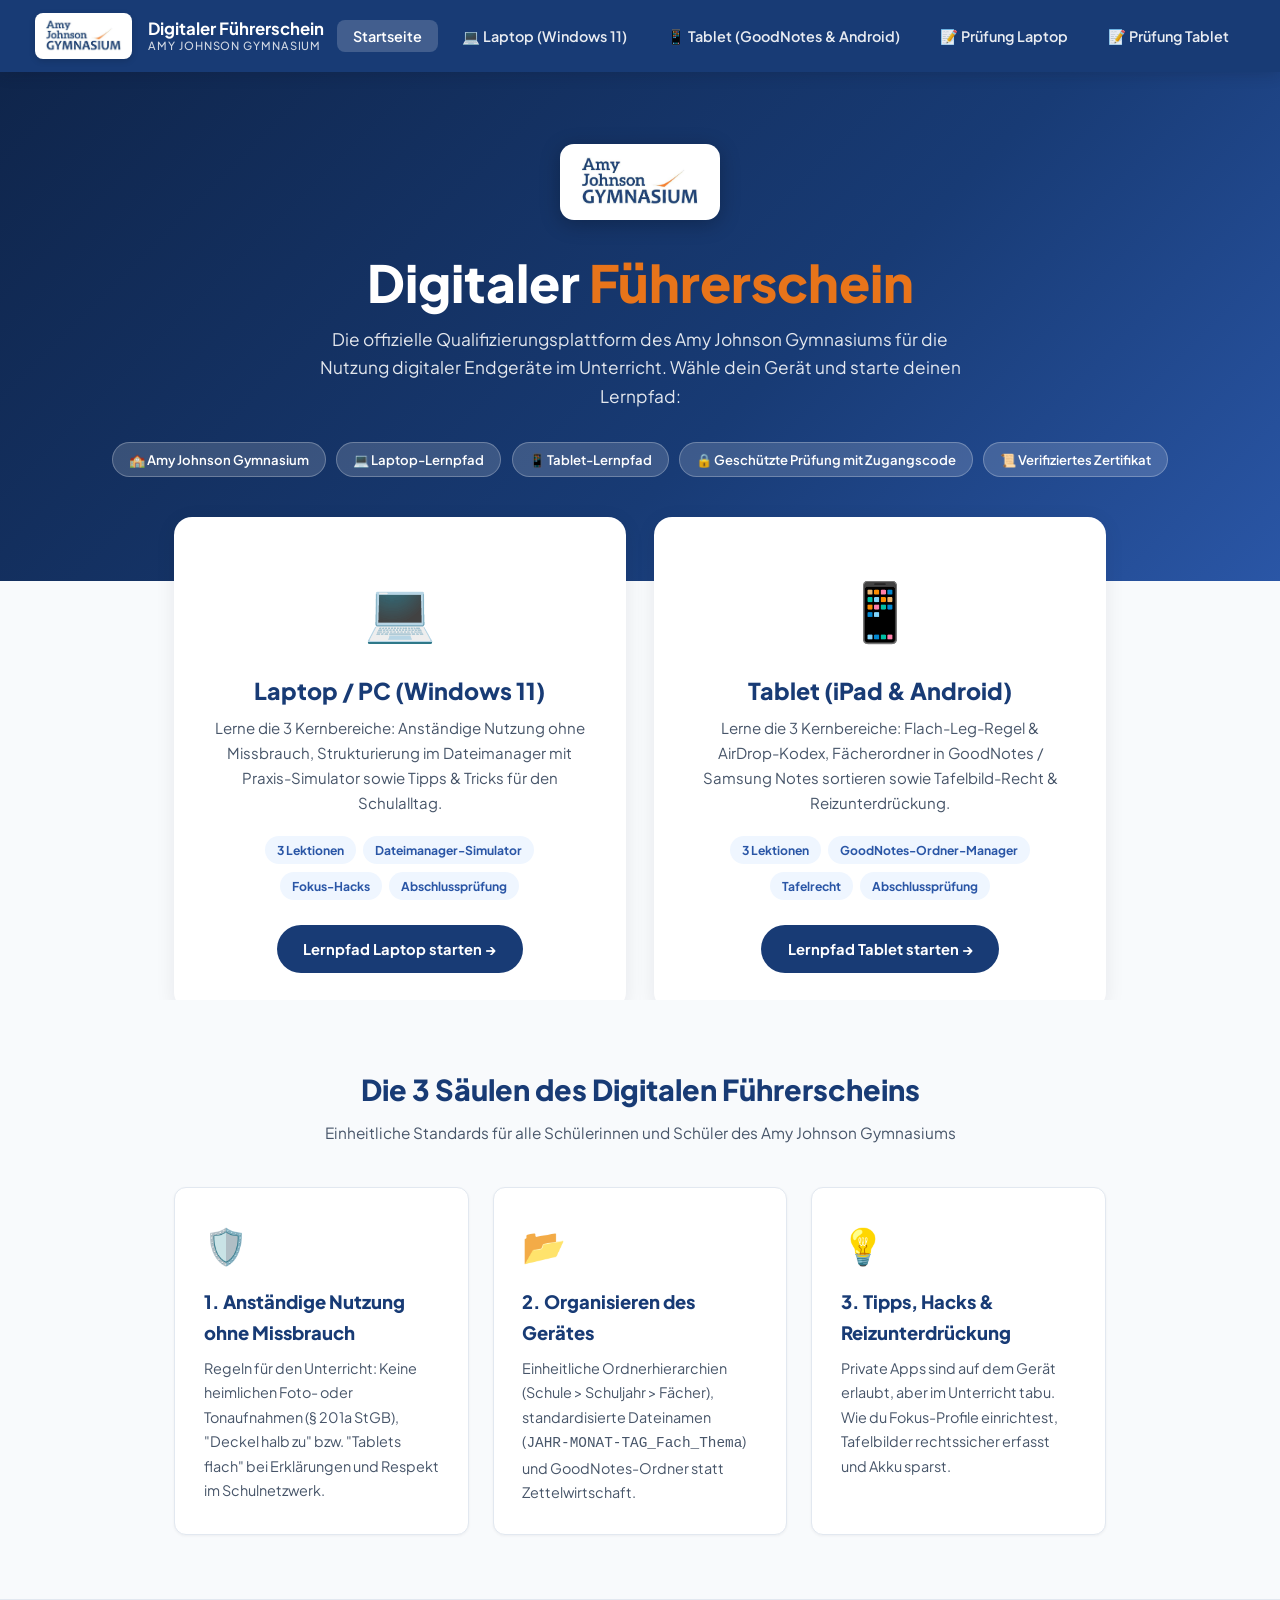
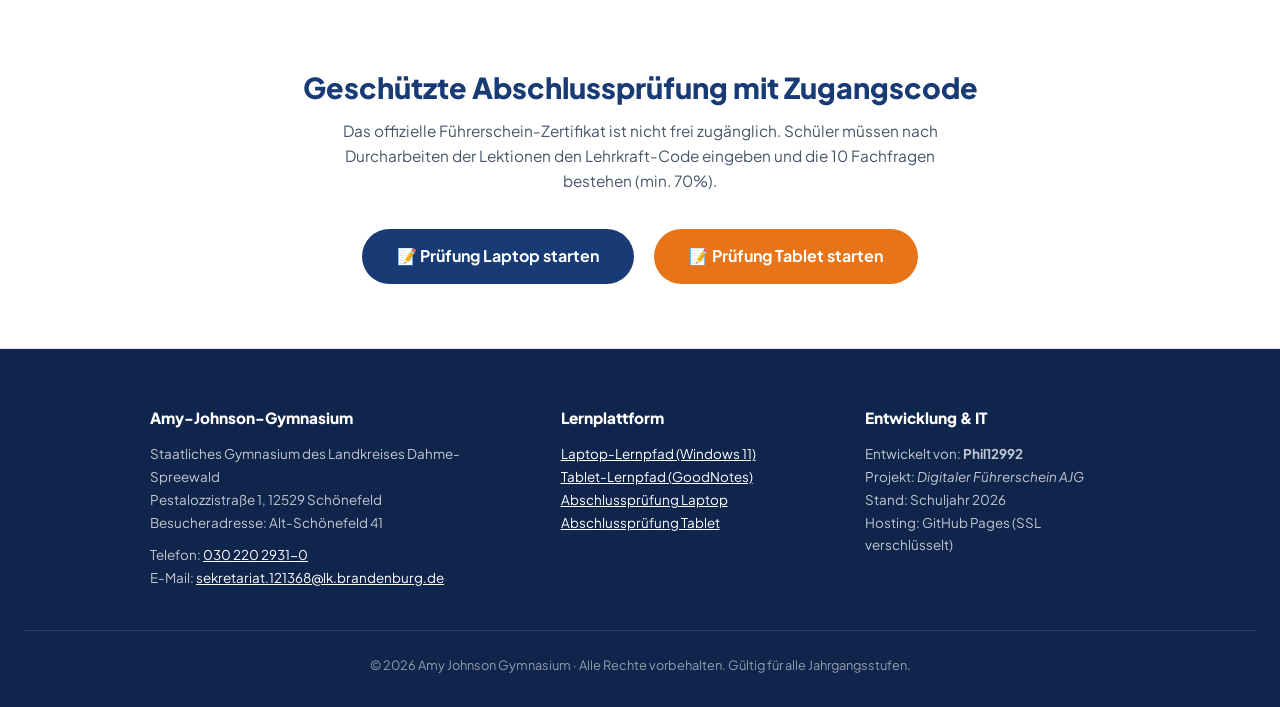
==== commit a05e60f0: "Refactor entire learning platform: horizontal lesson paths, authentic GoodNotes manager, pure explor" ====
--- a/index.html
+++ b/index.html
@@ -16,11 +16,11 @@
   </a>
   <button class="hamburger" onclick="document.querySelector('.navbar-nav').classList.toggle('open')">&#9776;</button>
   <ul class="navbar-nav">
-    <li><a href="index.html" class="active">🏠 Start</a></li>
-    <li><a href="pc.html">💻 PC-Simulator</a></li>
-    <li><a href="tablet.html">📱 Tablet-Simulator</a></li>
-    <li><a href="quiz.html">📝 Prüfung</a></li>
-    <li><a href="certificate.html">🏅 Zertifikat</a></li>
+    <li><a href="index.html" class="active">Startseite</a></li>
+    <li><a href="pc.html">💻 Laptop (Windows 11)</a></li>
+    <li><a href="tablet.html">📱 Tablet (GoodNotes &amp; Android)</a></li>
+    <li><a href="quiz.html?track=pc">📝 Prüfung Laptop</a></li>
+    <li><a href="quiz.html?track=tablet">📝 Prüfung Tablet</a></li>
   </ul>
 </nav>
 
@@ -29,13 +29,13 @@
     <img src="assets/logo.png" alt="Amy Johnson Gymnasium Logo" class="hero-logo">
   </div>
   <h1>Digitaler <span class="accent">Führerschein</span></h1>
-  <p>Lerne, dein digitales Gerät (Laptop oder Tablet) verantwortungsvoll und rechtssicher in der Oberstufe einzusetzen. Mit echtem Dateimanager- &amp; Notizen-Simulator!</p>
+  <p>Die offizielle Qualifizierungsplattform des Amy Johnson Gymnasiums für die Nutzung digitaler Endgeräte im Unterricht. Wähle dein Gerät und starte deinen Lernpfad:</p>
   <div class="badge-row">
-    <span class="badge">📚 Oberstufe (Sek II)</span>
-    <span class="badge">💻 Windows 11 Explorer &amp; CLI</span>
-    <span class="badge">📱 GoodNotes &amp; Samsung Notes</span>
-    <span class="badge">🔐 Zugangscode-Test</span>
-    <span class="badge">🏆 Gültig Schuljahr 2026</span>
+    <span class="badge">🏫 Amy Johnson Gymnasium</span>
+    <span class="badge">💻 Laptop-Lernpfad</span>
+    <span class="badge">📱 Tablet-Lernpfad</span>
+    <span class="badge">🔒 Geschützte Prüfung mit Zugangscode</span>
+    <span class="badge">📜 Verifiziertes Zertifikat</span>
   </div>
 </section>
 
@@ -43,95 +43,102 @@
   <div class="device-grid">
     <a href="pc.html" class="device-card fade-up">
       <div class="device-icon">💻</div>
-      <h2>PC / Laptop (Windows 11)</h2>
-      <p>Inklusive <strong>interaktivem Datei-Explorer &amp; Live-PowerShell</strong>! Ordnerstruktur anlegen, Dateien regelkonform umbenennen und Cloud-Sync üben.</p>
+      <h2>Laptop / PC (Windows 11)</h2>
+      <p>Lerne die 3 Kernbereiche: Anständige Nutzung ohne Missbrauch, Strukturierung im Dateimanager mit Praxis-Simulator sowie Tipps &amp; Tricks für den Schulalltag.</p>
       <div class="tag-list">
-        <span class="tag">Interaktive Quests</span>
-        <span class="tag">Windows 11 Explorer</span>
-        <span class="tag">Live-CLI / PowerShell</span>
-        <span class="tag">Reizreduktion &amp; Fokus</span>
+        <span class="tag">3 Lektionen</span>
+        <span class="tag">Dateimanager-Simulator</span>
+        <span class="tag">Fokus-Hacks</span>
+        <span class="tag">Abschlussprüfung</span>
       </div>
-      <span class="btn btn-primary">PC-Modul &amp; Simulator &rarr;</span>
+      <span class="btn btn-primary">Lernpfad Laptop starten &rarr;</span>
     </a>
     <a href="tablet.html" class="device-card fade-up" style="animation-delay:.15s">
       <div class="device-icon">📱</div>
-      <h2>Tablet (iPad &amp; Samsung)</h2>
-      <p>Mit <strong>interaktivem Notizen- &amp; Zeichensimulator</strong>! Fächer-Hefte anlegen, PDF-Arbeitsblätter digital annotieren und Tafelbild-Recht erlernen.</p>
+      <h2>Tablet (iPad &amp; Android)</h2>
+      <p>Lerne die 3 Kernbereiche: Flach-Leg-Regel &amp; AirDrop-Kodex, Fächerordner in GoodNotes / Samsung Notes sortieren sowie Tafelbild-Recht &amp; Reizunterdrückung.</p>
       <div class="tag-list">
-        <span class="tag">GoodNotes 6 (iPad)</span>
-        <span class="tag">Samsung Notes (Android)</span>
-        <span class="tag">Interaktiver Pen-Canvas</span>
-        <span class="tag">Tafelrecht &amp; Verhaltenskodex</span>
+        <span class="tag">3 Lektionen</span>
+        <span class="tag">GoodNotes-Ordner-Manager</span>
+        <span class="tag">Tafelrecht</span>
+        <span class="tag">Abschlussprüfung</span>
       </div>
-      <span class="btn btn-primary">Tablet-Modul &amp; Simulator &rarr;</span>
+      <span class="btn btn-primary">Lernpfad Tablet starten &rarr;</span>
     </a>
   </div>
 </section>
 
-<!-- HIGHLIGHT: INTERAKTIVE SIMULATION VORSCHAU -->
-<section style="max-width:960px;margin:0 auto 3.5rem;padding:0 1.5rem;">
-  <div style="background:#fff;border-radius:18px;border:1px solid var(--border);padding:2rem;box-shadow:var(--shadow);">
-    <div style="display:flex;justify-content:space-between;align-items:center;flex-wrap:wrap;gap:1rem;margin-bottom:1.5rem;">
-      <div>
-        <h2 style="color:var(--primary);font-size:1.4rem;font-weight:800;margin-bottom:0.25rem;">✨ Interaktive Praxis-Umgebung</h2>
-        <p style="color:var(--text-sec);font-size:0.92rem;">Direkt ausprobieren statt nur Theorie lesen: Wie bei interaktiven Coding-Apps wird jede Aufgabe live im Browser geprüft!</p>
-      </div>
-      <a href="pc.html" class="btn btn-accent">Direkt zum Datei-Simulator &rarr;</a>
+<!-- DIE DREI SÄULEN -->
+<section style="max-width:980px;margin:0 auto 4rem;padding:0 1.5rem;">
+  <div style="text-align:center;margin-bottom:2.5rem;">
+    <h2 class="section-title">Die 3 Säulen des Digitalen Führerscheins</h2>
+    <p class="section-sub">Einheitliche Standards für alle Schülerinnen und Schüler des Amy Johnson Gymnasiums</p>
+  </div>
+
+  <div style="display:grid;grid-template-columns:repeat(auto-fit,minmax(280px,1fr));gap:1.5rem;">
+    <div style="background:#fff;border:1px solid var(--border);border-radius:var(--r);padding:1.8rem;box-shadow:var(--shadow-sm);">
+      <div style="font-size:2.2rem;margin-bottom:.8rem;">🛡️</div>
+      <h3 style="color:var(--primary);font-size:1.15rem;font-weight:800;margin-bottom:.5rem;">1. Anständige Nutzung ohne Missbrauch</h3>
+      <p style="font-size:.9rem;color:var(--text-sec);line-height:1.7;">Regeln für den Unterricht: Keine heimlichen Foto- oder Tonaufnahmen (§ 201a StGB), "Deckel halb zu" bzw. "Tablets flach" bei Erklärungen und Respekt im Schulnetzwerk.</p>
     </div>
-    
-    <div style="display:grid;grid-template-columns:repeat(auto-fit,minmax(260px,1fr));gap:1rem;">
-      <div style="background:var(--bg);border-radius:12px;padding:1.2rem;border:1px solid var(--border-light);">
-        <div style="font-size:1.8rem;margin-bottom:0.4rem;">🗂️</div>
-        <h3 style="font-size:0.95rem;font-weight:700;color:var(--primary);margin-bottom:0.3rem;">Simulierter Datei-Explorer</h3>
-        <p style="font-size:0.83rem;color:var(--text-sec);">Erstelle echte Ordner wie <code>Schule/2026/Mathematik</code>, benenne Dateien um und sortiere Hausarbeiten.</p>
-      </div>
-      <div style="background:var(--bg);border-radius:12px;padding:1.2rem;border:1px solid var(--border-light);">
-        <div style="font-size:1.8rem;margin-bottom:0.4rem;">💻</div>
-        <h3 style="font-size:0.95rem;font-weight:700;color:var(--primary);margin-bottom:0.3rem;">Eingebaute Live-CLI</h3>
-        <p style="font-size:0.83rem;color:var(--text-sec);">Tippe echte Befehle wie <code>mkdir</code>, <code>mv</code> oder <code>ls</code> in das integrierte Terminal.</p>
-      </div>
-      <div style="background:var(--bg);border-radius:12px;padding:1.2rem;border:1px solid var(--border-light);">
-        <div style="font-size:1.8rem;margin-bottom:0.4rem;">🖊️</div>
-        <h3 style="font-size:0.95rem;font-weight:700;color:var(--primary);margin-bottom:0.3rem;">Tablet-Canvas Mitschriften</h3>
-        <p style="font-size:0.83rem;color:var(--text-sec);">Übe Stiftwerkzeuge, Textmarker und PDF-Annotation wie in GoodNotes oder Samsung Notes.</p>
-      </div>
+
+    <div style="background:#fff;border:1px solid var(--border);border-radius:var(--r);padding:1.8rem;box-shadow:var(--shadow-sm);">
+      <div style="font-size:2.2rem;margin-bottom:.8rem;">📂</div>
+      <h3 style="color:var(--primary);font-size:1.15rem;font-weight:800;margin-bottom:.5rem;">2. Organisieren des Gerätes</h3>
+      <p style="font-size:.9rem;color:var(--text-sec);line-height:1.7;">Einheitliche Ordnerhierarchien (Schule > Schuljahr > Fächer), standardisierte Dateinamen (<code>JAHR-MONAT-TAG_Fach_Thema</code>) und GoodNotes-Ordner statt Zettelwirtschaft.</p>
+    </div>
+
+    <div style="background:#fff;border:1px solid var(--border);border-radius:var(--r);padding:1.8rem;box-shadow:var(--shadow-sm);">
+      <div style="font-size:2.2rem;margin-bottom:.8rem;">💡</div>
+      <h3 style="color:var(--primary);font-size:1.15rem;font-weight:800;margin-bottom:.5rem;">3. Tipps, Hacks &amp; Reizunterdrückung</h3>
+      <p style="font-size:.9rem;color:var(--text-sec);line-height:1.7;">Private Apps sind auf dem Gerät erlaubt, aber im Unterricht tabu. Wie du Fokus-Profile einrichtest, Tafelbilder rechtssicher erfasst und Akku sparst.</p>
     </div>
   </div>
 </section>
 
-<!-- REGELN & VERLOCKUNG VORSCHAU -->
-<section style="background:#fff;padding:3.5rem 2rem;border-top:1px solid var(--border);border-bottom:1px solid var(--border);">
-  <div style="max-width:960px;margin:0 auto;text-align:center;">
-    <h2 class="section-title">Klare Regeln &amp; Reizunterdrückung</h2>
-    <p class="section-sub">Private Apps sind auf deinem Gerät erlaubt – im Unterricht herrschen jedoch klare Spielregeln.</p>
+<!-- DER WEG ZUM ZERTIFIKAT -->
+<section style="background:#fff;padding:4rem 1.5rem;border-top:1px solid var(--border);border-bottom:1px solid var(--border);">
+  <div style="max-width:880px;margin:0 auto;text-align:center;">
+    <h2 class="section-title">Geschützte Abschlussprüfung mit Zugangscode</h2>
+    <p class="section-sub" style="max-width:620px;margin:0 auto 2.2rem;">Das offizielle Führerschein-Zertifikat ist nicht frei zugänglich. Schüler müssen nach Durcharbeiten der Lektionen den Lehrkraft-Code eingeben und die 10 Fachfragen bestehen (min. 70%).</p>
     
-    <div class="rules-grid" style="text-align:left;">
-      <div class="rule-box permit">
-        <h3>✅ Das ist gestattet</h3>
-        <p>Du darfst private Apps (Spotify, Steam, Discord, Instagram) auf deinem privaten Gerät installiert haben.</p>
-        <p style="font-size:0.82rem;color:var(--text-light);">Das Gerät gehört dir – eine vollständige Entprivatisierung verlangt die Schule nicht.</p>
-      </div>
-      <div class="rule-box forbid">
-        <h3>🚫 Das gilt während der Schulzeit</h3>
-        <p>Sobald der Unterricht beginnt, sind alle privaten Apps, Spiele und Benachrichtigungen absolut tabu.</p>
-        <p style="font-size:0.82rem;color:var(--text-light);">Nutzung privater Medien führt zum sofortigen Entzug der Unterrichtserlaubnis.</p>
-      </div>
-      <div class="rule-box trick">
-        <h3>💡 Reize aktiv ausschalten (Fokus-Hack)</h3>
-        <p>Schalte während der Unterrichtszeit den <strong>Fokus-Modus</strong> (Schulzeit-Profil) ein und nutze den <strong>Graustufen-Filter</strong>.</p>
-        <p style="font-size:0.82rem;color:var(--text-light);">Graue Bildschirme senken den Dopaminreiz drastisch und halten dich konzentriert.</p>
-      </div>
-      <div class="rule-box trick">
-        <h3>📌 Platzhalter für Schulregeln</h3>
-        <p>Hier werden die spezifischen Schulregeln des Amy Johnson Gymnasiums (z. B. WLAN-Zugang, Pausenregelung) abgebildet.</p>
-        <p style="font-size:0.82rem;color:var(--text-light);">(Werden nach Bedarf flexibel erweitert und aktualisiert).</p>
-      </div>
+    <div style="display:flex;justify-content:center;gap:1.2rem;flex-wrap:wrap;">
+      <a href="quiz.html?track=pc" class="btn btn-primary btn-lg">📝 Prüfung Laptop starten</a>
+      <a href="quiz.html?track=tablet" class="btn btn-accent btn-lg">📝 Prüfung Tablet starten</a>
     </div>
   </div>
 </section>
 
 <footer class="footer">
-  <p>© 2026 <strong style="color:rgba(255,255,255,.95)">Amy Johnson Gymnasium</strong> · Digitaler Führerschein (Gymnasiale Oberstufe)</p>
+  <div class="footer-container">
+    <div>
+      <h4>Amy-Johnson-Gymnasium</h4>
+      <p>Staatliches Gymnasium des Landkreises Dahme-Spreewald<br>
+      Pestalozzistraße 1, 12529 Schönefeld<br>
+      Besucheradresse: Alt-Schönefeld 41</p>
+      <p style="margin-top:0.6rem;">Telefon: <a href="tel:03022029310">030 220 2931-0</a><br>
+      E-Mail: <a href="mailto:sekretariat.121368@lk.brandenburg.de">sekretariat.121368@lk.brandenburg.de</a></p>
+    </div>
+    <div>
+      <h4>Lernplattform</h4>
+      <ul>
+        <li><a href="pc.html">Laptop-Lernpfad (Windows 11)</a></li>
+        <li><a href="tablet.html">Tablet-Lernpfad (GoodNotes)</a></li>
+        <li><a href="quiz.html?track=pc">Abschlussprüfung Laptop</a></li>
+        <li><a href="quiz.html?track=tablet">Abschlussprüfung Tablet</a></li>
+      </ul>
+    </div>
+    <div>
+      <h4>Entwicklung &amp; IT</h4>
+      <p>Entwickelt von: <strong>Phil12992</strong><br>
+      Projekt: <em>Digitaler Führerschein AJG</em><br>
+      Stand: Schuljahr 2026<br>
+      Hosting: GitHub Pages (SSL verschlüsselt)</p>
+    </div>
+  </div>
+  <div class="footer-bottom">
+    &copy; 2026 Amy Johnson Gymnasium &middot; Alle Rechte vorbehalten. Gültig für alle Jahrgangsstufen.
+  </div>
 </footer>
 
 <script src="js/app.js"></script>
--- a/css/style.css
+++ b/css/style.css
@@ -1,104 +1,83 @@
 ﻿/* ====================================================
-   DIGITALER FÜHRERSCHEIN – Amy Johnson Gymnasium (2026)
-   Stylesheet mit OS-Explorer & Tablet Simulator
-   ==================================================== */
-
-@import url("https://fonts.googleapis.com/css2?family=Inter:wght@300;400;500;600;700;800&family=Fira+Code:wght@400;500;600&display=swap");
+   DIGITALER FÜHRERSCHEIN – AMY JOHNSON GYMNASIUM (2026)
+   Professionelles Bildungs-Stylesheet
+   ==================================================== */
+
+@import url("https://fonts.googleapis.com/css2?family=Plus+Jakarta+Sans:wght@400;500;600;700;800&family=JetBrains+Mono:wght@400;500&display=swap");
 
 :root {
-  --primary:       #1B3F7E;
+  --primary:       #183B75;
   --primary-light: #2A56A6;
-  --primary-dark:  #10254C;
+  --primary-dark:  #0F254B;
   --accent:        #E8741A;
   --accent-dark:   #C25E0D;
-  --bg:            #F4F7FC;
+  --bg:            #F8FAFC;
   --card:          #FFFFFF;
-  --text:          #1A202C;
-  --text-sec:      #4A5568;
-  --text-light:    #718096;
+  --text:          #0F172A;
+  --text-sec:      #475569;
+  --text-light:    #94A3B8;
   --border:        #E2E8F0;
-  --border-light:  #EDF2F7;
-  --success:       #276749;
-  --success-bg:    #F0FFF4;
+  --border-light:  #F1F5F9;
+  --success:       #15803D;
+  --success-bg:    #F0FDF4;
   --warning-bg:    #FFFBEB;
-  --info-bg:       #EBF4FF;
-  --danger-bg:     #FFF5F5;
-  --shadow-sm: 0 1px 3px rgba(16,37,76,.06);
-  --shadow:    0 4px 20px rgba(16,37,76,.10);
-  --shadow-lg: 0 12px 40px rgba(16,37,76,.16);
+  --info-bg:       #EFF6FF;
+  --danger-bg:     #FEF2F2;
+  --shadow-sm: 0 1px 3px rgba(15,23,42,.05);
+  --shadow:    0 4px 20px rgba(15,23,42,.08);
+  --shadow-lg: 0 12px 36px rgba(15,23,42,.12);
   --r-sm: 8px;
   --r: 12px;
   --r-lg: 18px;
-  --nav-h: 70px;
+  --nav-h: 72px;
 }
 
 *,*::before,*::after{box-sizing:border-box;margin:0;padding:0}
 html{scroll-behavior:smooth}
-body{font-family:"Inter",-apple-system,BlinkMacSystemFont,"Segoe UI",sans-serif;background:var(--bg);color:var(--text);line-height:1.65;min-height:100vh;display:flex;flex-direction:column}
+body{font-family:"Plus Jakarta Sans",-apple-system,BlinkMacSystemFont,"Segoe UI",sans-serif;background:var(--bg);color:var(--text);line-height:1.65;min-height:100vh;display:flex;flex-direction:column}
 img{max-width:100%;height:auto;display:block}
 a{color:var(--primary);text-decoration:none}
 a:hover{text-decoration:underline}
 
 /* NAVBAR */
-.navbar{background:var(--primary);height:var(--nav-h);display:flex;align-items:center;padding:0 2rem;position:sticky;top:0;z-index:200;box-shadow:0 2px 14px rgba(16,37,76,.25)}
-.navbar-brand{display:flex;align-items:center;gap:.85rem;text-decoration:none}
-
-/* LOGO FIX: Sauberer weißer Badge-Container */
-.navbar-logo-wrap{
-  background:#FFFFFF;
-  padding:4px 8px;
-  border-radius:8px;
-  display:flex;
-  align-items:center;
-  justify-content:center;
-  box-shadow:0 2px 6px rgba(0,0,0,.15);
-  height:44px;
-}
-.navbar-logo{height:34px;width:auto;display:block}
-
+.navbar{background:var(--primary);height:var(--nav-h);display:flex;align-items:center;padding:0 2.2rem;position:sticky;top:0;z-index:200;box-shadow:0 2px 14px rgba(15,23,42,.2)}
+.navbar-brand{display:flex;align-items:center;gap:1rem;text-decoration:none}
+.navbar-logo-wrap{background:#FFFFFF;padding:5px 10px;border-radius:8px;display:flex;align-items:center;justify-content:center;box-shadow:0 2px 6px rgba(0,0,0,.15);height:46px}
+.navbar-logo{height:36px;width:auto;display:block}
 .navbar-title{color:#fff;font-size:1.05rem;font-weight:700;line-height:1.2}
-.navbar-title span{display:block;font-size:.7rem;font-weight:400;color:rgba(255,255,255,.8);text-transform:uppercase;letter-spacing:.08em}
-.navbar-nav{margin-left:auto;display:flex;gap:.4rem;list-style:none}
-.navbar-nav a{color:rgba(255,255,255,.88);padding:.42rem .95rem;border-radius:8px;font-size:.88rem;font-weight:500;transition:background .2s,color .2s}
+.navbar-title span{display:block;font-size:.7rem;font-weight:500;color:rgba(255,255,255,.8);letter-spacing:.08em;text-transform:uppercase}
+.navbar-nav{margin-left:auto;display:flex;gap:.5rem;list-style:none}
+.navbar-nav a{color:rgba(255,255,255,.9);padding:.45rem 1rem;border-radius:8px;font-size:.9rem;font-weight:600;transition:background .2s,color .2s}
 .navbar-nav a:hover,.navbar-nav a.active{background:rgba(255,255,255,.18);color:#fff;text-decoration:none}
-.hamburger{display:none;background:none;border:none;color:#fff;font-size:1.5rem;cursor:pointer;margin-left:auto;padding:.25rem}
-@media(max-width:768px){.hamburger{display:block}.navbar-nav{display:none;position:absolute;top:var(--nav-h);left:0;right:0;background:var(--primary-dark);flex-direction:column;padding:1rem;gap:.3rem}.navbar-nav.open{display:flex}.navbar-nav a{padding:.7rem 1rem;font-size:.95rem}}
+.hamburger{display:none;background:none;border:none;color:#fff;font-size:1.6rem;cursor:pointer;margin-left:auto;padding:.25rem}
+@media(max-width:820px){.hamburger{display:block}.navbar-nav{display:none;position:absolute;top:var(--nav-h);left:0;right:0;background:var(--primary-dark);flex-direction:column;padding:1.2rem;gap:.4rem}.navbar-nav.open{display:flex}.navbar-nav a{padding:.75rem 1rem;font-size:1rem}}
 
 /* HERO */
-.hero{background:linear-gradient(135deg,var(--primary-dark) 0%,var(--primary) 55%,#2A56A6 100%);padding:4.5rem 2rem 6.5rem;text-align:center;position:relative;overflow:hidden}
-.hero-logo-box{background:#fff;padding:8px 16px;border-radius:12px;display:inline-block;margin:0 auto 1.5rem;box-shadow:0 4px 20px rgba(0,0,0,.25)}
-.hero-logo{height:54px;width:auto}
+.hero{background:linear-gradient(135deg,var(--primary-dark) 0%,var(--primary) 60%,#2A56A6 100%);padding:4.5rem 2rem 6.5rem;text-align:center;position:relative}
+.hero-logo-box{background:#fff;padding:10px 20px;border-radius:14px;display:inline-block;margin:0 auto 1.6rem;box-shadow:0 4px 20px rgba(0,0,0,.25)}
+.hero-logo{height:56px;width:auto}
 .hero h1{color:#fff;font-size:clamp(2rem,4.5vw,3.2rem);font-weight:800;line-height:1.15;margin-bottom:.8rem}
 .hero h1 .accent{color:var(--accent)}
-.hero p{color:rgba(255,255,255,.86);font-size:1.08rem;max-width:650px;margin:0 auto 1.8rem}
-.badge-row{display:flex;justify-content:center;flex-wrap:wrap;gap:.6rem}
-.badge{background:rgba(255,255,255,.15);border:1px solid rgba(255,255,255,.25);color:#fff;padding:.32rem .95rem;border-radius:50px;font-size:.8rem;font-weight:500;display:inline-flex;align-items:center;gap:.35rem}
-
-/* DEVICE SECTION */
-.device-section{max-width:960px;margin:-3.8rem auto 0;padding:0 1.5rem 3.5rem;position:relative;z-index:10}
-.device-grid{display:grid;grid-template-columns:1fr 1fr;gap:1.6rem}
-@media(max-width:650px){.device-grid{grid-template-columns:1fr}}
-.device-card{background:var(--card);border-radius:var(--r-lg);padding:2.4rem 2rem 2rem;text-align:center;box-shadow:var(--shadow);border:2px solid transparent;transition:transform .25s,box-shadow .25s,border-color .25s;display:block;text-decoration:none;color:inherit}
+.hero p{color:rgba(255,255,255,.88);font-size:1.08rem;max-width:680px;margin:0 auto 2rem}
+.badge-row{display:flex;justify-content:center;flex-wrap:wrap;gap:.65rem}
+.badge{background:rgba(255,255,255,.16);border:1px solid rgba(255,255,255,.25);color:#fff;padding:.35rem 1rem;border-radius:50px;font-size:.82rem;font-weight:600;display:inline-flex;align-items:center;gap:.4rem}
+
+/* SECTIONS */
+.section-title{font-size:1.8rem;font-weight:800;color:var(--primary);margin-bottom:.4rem}
+.section-sub{color:var(--text-sec);margin-bottom:2.6rem;font-size:.96rem}
+.device-section{max-width:980px;margin:-4rem auto 0;padding:0 1.5rem 3.5rem;position:relative;z-index:10}
+.device-grid{display:grid;grid-template-columns:1fr 1fr;gap:1.8rem}
+@media(max-width:700px){.device-grid{grid-template-columns:1fr}}
+.device-card{background:var(--card);border-radius:var(--r-lg);padding:2.6rem 2.2rem 2.2rem;text-align:center;box-shadow:var(--shadow);border:2px solid transparent;transition:transform .25s,box-shadow .25s,border-color .25s;display:block;text-decoration:none;color:inherit}
 .device-card:hover{transform:translateY(-6px);box-shadow:var(--shadow-lg);border-color:var(--primary-light);text-decoration:none;color:inherit}
-.device-icon{font-size:3.5rem;margin-bottom:1rem}
-.device-card h2{font-size:1.4rem;font-weight:700;color:var(--primary);margin-bottom:.4rem}
-.device-card p{color:var(--text-sec);font-size:.92rem;margin-bottom:1.2rem}
-.tag-list{display:flex;flex-wrap:wrap;gap:.45rem;justify-content:center;margin-bottom:1.5rem}
-.tag{background:var(--info-bg);color:var(--primary-light);padding:.22rem .7rem;border-radius:50px;font-size:.74rem;font-weight:600}
-
-/* HOW IT WORKS */
-.how-section{background:var(--card);padding:4rem 2rem;text-align:center}
-.section-title{font-size:1.75rem;font-weight:700;color:var(--primary);margin-bottom:.4rem}
-.section-sub{color:var(--text-sec);margin-bottom:2.6rem;font-size:.95rem}
-.steps{display:flex;justify-content:center;gap:1.2rem;flex-wrap:wrap;max-width:900px;margin:0 auto}
-.step{flex:1;min-width:180px;max-width:210px;text-align:center}
-.step-num{width:46px;height:46px;border-radius:50%;background:var(--primary);color:#fff;display:flex;align-items:center;justify-content:center;font-weight:700;font-size:1.15rem;margin:0 auto .85rem}
-.step:last-child .step-num{background:var(--accent)}
-.step h3{font-size:.92rem;font-weight:600;margin-bottom:.25rem}
-.step p{font-size:.8rem;color:var(--text-sec)}
+.device-icon{font-size:3.6rem;margin-bottom:1rem}
+.device-card h2{font-size:1.45rem;font-weight:800;color:var(--primary);margin-bottom:.4rem}
+.device-card p{color:var(--text-sec);font-size:.94rem;margin-bottom:1.3rem}
+.tag-list{display:flex;flex-wrap:wrap;gap:.45rem;justify-content:center;margin-bottom:1.6rem}
+.tag{background:var(--info-bg);color:var(--primary-light);padding:.25rem .75rem;border-radius:50px;font-size:.76rem;font-weight:700}
 
 /* BUTTONS */
-.btn{display:inline-flex;align-items:center;gap:.5rem;padding:.68rem 1.6rem;border-radius:50px;font-size:.9rem;font-weight:600;cursor:pointer;transition:all .2s;border:none;font-family:inherit;text-decoration:none}
+.btn{display:inline-flex;align-items:center;gap:.5rem;padding:.72rem 1.65rem;border-radius:50px;font-size:.92rem;font-weight:700;cursor:pointer;transition:all .2s;border:none;font-family:inherit;text-decoration:none}
 .btn-primary{background:var(--primary);color:#fff}
 .btn-primary:hover{background:var(--primary-light);transform:translateY(-1.5px);text-decoration:none;color:#fff}
 .btn-accent{background:var(--accent);color:#fff}
@@ -106,267 +85,207 @@
 .btn-outline{background:transparent;color:var(--primary);border:2px solid var(--border)}
 .btn-outline:hover{border-color:var(--primary);background:var(--info-bg);text-decoration:none}
 .btn-success{background:var(--success);color:#fff}
-.btn-success:hover{background:#22543d;transform:translateY(-1.5px)}
-.btn-lg{padding:.85rem 2rem;font-size:.96rem}
-
-/* MODULE LAYOUT */
-.module-wrap{display:grid;grid-template-columns:290px 1fr;flex:1}
-@media(max-width:920px){.module-wrap{grid-template-columns:1fr}}
-.sidebar{background:var(--primary);padding:1.4rem 0;position:sticky;top:var(--nav-h);height:calc(100vh - var(--nav-h));overflow-y:auto}
-@media(max-width:920px){.sidebar{position:static;height:auto;overflow:visible}}
-.sidebar-head{padding:0 1.4rem 1.2rem;border-bottom:1px solid rgba(255,255,255,.12);margin-bottom:.6rem}
-.sidebar-head h2{color:#fff;font-size:.98rem;font-weight:700}
-.sidebar-head p{color:rgba(255,255,255,.65);font-size:.75rem;margin-top:.25rem}
-.sidebar-prog{height:5px;background:rgba(255,255,255,.18);border-radius:3px;margin-top:.8rem;overflow:hidden}
-.sidebar-prog-bar{height:100%;background:var(--accent);border-radius:3px;transition:width .4s}
-.chapter-nav{list-style:none}
-@media(max-width:920px){.chapter-nav{display:flex;overflow-x:auto}}
-.chapter-nav li{display:flex;align-items:center;gap:.65rem;padding:.75rem 1.4rem;cursor:pointer;border-left:3px solid transparent;color:rgba(255,255,255,.75);font-size:.84rem;font-weight:500;transition:all .2s;user-select:none}
-@media(max-width:920px){.chapter-nav li{border-left:none;border-bottom:3px solid transparent;white-space:nowrap;flex-shrink:0}.chapter-nav li.active{border-bottom-color:var(--accent);border-left-color:transparent}}
-.chapter-nav li:hover{background:rgba(255,255,255,.08);color:#fff}
-.chapter-nav li.active{background:rgba(255,255,255,.12);border-left-color:var(--accent);color:#fff}
-.chapter-nav li.done{color:rgba(255,255,255,.95)}
-.ch-dot{width:22px;height:22px;border-radius:50%;border:1.5px solid rgba(255,255,255,.4);display:flex;align-items:center;justify-content:center;font-size:.62rem;flex-shrink:0;transition:all .25s}
-.chapter-nav li.done .ch-dot{background:var(--accent);border-color:var(--accent);color:#fff}
-.chapter-nav li.active .ch-dot{border-color:var(--accent);background:rgba(232,116,26,.2)}
-
-.content-area{padding:2.2rem 2.8rem;max-width:920px}
-@media(max-width:640px){.content-area{padding:1.4rem}}
-.ch-header{margin-bottom:2rem;padding-bottom:1.3rem;border-bottom:2px solid var(--border)}
-.ch-tag{display:inline-block;background:var(--info-bg);color:var(--primary-light);padding:.22rem .7rem;border-radius:4px;font-size:.72rem;font-weight:700;text-transform:uppercase;letter-spacing:.07em;margin-bottom:.6rem}
-.ch-header h1{font-size:1.75rem;font-weight:800;color:var(--primary);margin-bottom:.4rem}
-.ch-header p{color:var(--text-sec);font-size:.96rem;max-width:620px}
-.content-block{margin-bottom:1.8rem}
-.content-block h2{font-size:1.1rem;font-weight:700;color:var(--primary);margin-bottom:.8rem;display:flex;align-items:center;gap:.55rem}
-.content-block h2::before{content:"";display:block;width:4px;height:1.15em;background:var(--accent);border-radius:2px;flex-shrink:0}
-.content-block p{color:var(--text-sec);font-size:.93rem;line-height:1.75;margin-bottom:.7rem}
-
-/* INFO BOXES */
-.ibox{border-radius:var(--r-sm);padding:.95rem 1.2rem;margin:1.1rem 0;border-left:4px solid;display:flex;gap:.8rem;align-items:flex-start}
-.ibox-icon{font-size:1.2rem;flex-shrink:0;margin-top:.1rem}
-.ibox.tip{background:var(--warning-bg);border-color:var(--accent)}
-.ibox.info{background:var(--info-bg);border-color:var(--primary-light)}
-.ibox.warn{background:var(--danger-bg);border-color:#FC8181}
-.ibox.ok{background:var(--success-bg);border-color:#48BB78}
-.ibox-body strong{display:block;font-size:.85rem;font-weight:700;margin-bottom:.2rem}
-.ibox-body p{font-size:.85rem;color:var(--text-sec);margin:0}
-.ibox-body ul{font-size:.85rem;color:var(--text-sec);margin:.35rem 0 0 1.2rem}
-.ibox-body li{margin-bottom:.25rem}
-
-/* CHECKLISTS (Echtes Abhaken) */
-.checklist{list-style:none;margin:.9rem 0}
-.checklist li{display:flex;align-items:flex-start;gap:.8rem;padding:.65rem .8rem;border-radius:var(--r-sm);border:1px solid var(--border-light);background:#fff;margin-bottom:.4rem;font-size:.9rem;cursor:pointer;transition:all .18s;user-select:none}
-.checklist li:hover{background:var(--bg);border-color:var(--border)}
-.checklist li.checked{color:var(--text-light);background:#f9fafb;border-color:var(--border-light)}
-.checklist li.checked span:last-child{text-decoration:line-through}
-.cl-box{width:20px;height:20px;border:2px solid var(--border);border-radius:5px;display:flex;align-items:center;justify-content:center;flex-shrink:0;margin-top:2px;font-size:.7rem;font-weight:700;transition:all .2s;background:#fff}
-.checklist li.checked .cl-box{background:var(--success);border-color:var(--success);color:#fff}
-
-/* APP GRID */
-.app-grid{display:grid;grid-template-columns:repeat(auto-fill,minmax(210px,1fr));gap:.9rem;margin:.9rem 0}
-.app-card{background:var(--card);border:1px solid var(--border);border-radius:var(--r-sm);padding:.95rem;display:flex;gap:.75rem;align-items:flex-start;transition:box-shadow .2s}
-.app-card:hover{box-shadow:var(--shadow)}
-.app-icon{font-size:1.8rem;flex-shrink:0}
-.app-info strong{font-size:.84rem;font-weight:600;display:block;margin-bottom:.15rem}
-.app-info span{font-size:.75rem;color:var(--text-sec)}
-.app-free{display:inline-block;margin-top:.35rem;background:var(--success-bg);color:var(--success);font-size:.66rem;font-weight:700;padding:.12rem .45rem;border-radius:3px}
-.app-paid{display:inline-block;margin-top:.35rem;background:var(--warning-bg);color:#92400E;font-size:.66rem;font-weight:700;padding:.12rem .45rem;border-radius:3px}
-
-/* ====================================================
-   INTERAKTIVER OS- & DATEIMANAGER-SIMULATOR
-   ==================================================== */
-.sim-wrapper{margin:1.8rem 0;font-family:"Inter",sans-serif}
-
-/* Quest Card */
-.sim-quests-card{background:#fff;border:1px solid var(--border);border-radius:var(--r-lg);padding:1.4rem 1.6rem;margin-bottom:1.2rem;box-shadow:var(--shadow-sm)}
-.sim-quests-header{display:flex;justify-content:space-between;align-items:center;margin-bottom:1rem;flex-wrap:wrap;gap:.6rem}
-.sim-quests-header h3{font-size:1.1rem;color:var(--primary);font-weight:700}
-.sim-quests-header p{font-size:.82rem;color:var(--text-sec);margin:0}
+.btn-success:hover{background:#166534;transform:translateY(-1.5px)}
+.btn-lg{padding:.9rem 2.2rem;font-size:1rem}
+
+/* ====================================================
+   LEKTIONEN- & LERNPFAD-INTERFACE (SUBTIL & ELEGANT)
+   ==================================================== */
+.learn-wrapper{max-width:980px;margin:2.5rem auto 4rem;padding:0 1.5rem;flex:1}
+
+/* Kopfzeile mit Geräteschalter */
+.track-header{background:#fff;border-radius:var(--r-lg);padding:1.8rem 2.2rem;box-shadow:var(--shadow-sm);border:1px solid var(--border);margin-bottom:2rem;display:flex;justify-content:space-between;align-items:center;flex-wrap:wrap;gap:1.2rem}
+.track-info h1{font-size:1.65rem;font-weight:800;color:var(--primary);margin-bottom:.25rem}
+.track-info p{color:var(--text-sec);font-size:.92rem;margin:0}
+.track-switch{display:flex;background:var(--border-light);padding:4px;border-radius:10px;border:1px solid var(--border)}
+.track-btn{padding:.55rem 1.2rem;border:none;border-radius:8px;background:transparent;color:var(--text-sec);font-weight:700;font-size:.88rem;cursor:pointer;transition:all .2s;font-family:inherit}
+.track-btn.active{background:#fff;color:var(--primary);box-shadow:0 2px 6px rgba(0,0,0,.08)}
+
+/* Subtiler horizontaler Lektionspfad */
+.lesson-stepper{display:grid;grid-template-columns:repeat(3,1fr);gap:1rem;margin-bottom:2.2rem}
+@media(max-width:768px){.lesson-stepper{grid-template-columns:1fr}}
+.step-card{background:#fff;border:2px solid var(--border);border-radius:var(--r);padding:1.2rem 1.4rem;cursor:pointer;transition:all .2s;display:flex;align-items:center;gap:1rem;user-select:none}
+.step-card:hover{border-color:var(--primary-light);background:#FAFBFD}
+.step-card.active{border-color:var(--primary);background:var(--info-bg);box-shadow:var(--shadow-sm)}
+.step-card.is-done{border-color:var(--success);background:#F9FDF9}
+.step-num-badge{width:36px;height:36px;border-radius:50%;background:#E2E8F0;color:var(--text-sec);display:flex;align-items:center;justify-content:center;font-weight:800;font-size:.9rem;flex-shrink:0}
+.step-card.active .step-num-badge{background:var(--primary);color:#fff}
+.step-card.is-done .step-num-badge{background:var(--success);color:#fff}
+.step-meta strong{display:block;font-size:.88rem;color:var(--text);font-weight:700}
+.step-meta small{font-size:.76rem;color:var(--text-light)}
+
+/* Lektionsanzeige */
+.lesson-container{background:#fff;border-radius:var(--r-lg);border:1px solid var(--border);box-shadow:var(--shadow);padding:2.8rem;margin-bottom:2rem}
+@media(max-width:640px){.lesson-container{padding:1.6rem}}
+.lesson-top-meta{display:flex;justify-content:space-between;align-items:center;margin-bottom:.8rem}
+.lesson-tag{background:var(--info-bg);color:var(--primary-light);font-size:.74rem;font-weight:700;padding:.25rem .75rem;border-radius:4px;text-transform:uppercase}
+.lesson-time{font-size:.8rem;color:var(--text-light);font-weight:600}
+.lesson-title{font-size:1.85rem;font-weight:800;color:var(--primary);margin-bottom:.6rem;line-height:1.25}
+.lesson-summary{font-size:1.02rem;color:var(--text-sec);line-height:1.6;margin-bottom:2rem;padding-bottom:1.5rem;border-bottom:1px solid var(--border)}
+
+.lesson-body h3{font-size:1.18rem;font-weight:800;color:var(--primary);margin:1.8rem 0 .7rem}
+.lesson-body p{color:var(--text-sec);font-size:.95rem;line-height:1.75;margin-bottom:.9rem}
+
+/* Infoboxen in Lektionen */
+.pro-box{border-radius:var(--r);padding:1.3rem 1.6rem;margin:1.3rem 0;border-left:5px solid}
+.pro-box.ok{background:var(--success-bg);border-color:var(--success)}
+.pro-box.forbid{background:var(--danger-bg);border-color:#E53E3E}
+.pro-box.tip{background:var(--warning-bg);border-color:var(--accent)}
+.pro-box h4{font-size:.96rem;font-weight:800;margin-bottom:.5rem}
+.pro-box ul{font-size:.9rem;color:var(--text-sec);margin-left:1.3rem;line-height:1.7}
+.pro-box li{margin-bottom:.35rem}
+
+/* Shortcuts & Code Formeln */
+.key-shortcut{background:#1E293B;color:#fff;padding:.8rem 1.4rem;border-radius:10px;display:inline-flex;align-items:center;gap:.6rem;margin:.5rem 0}
+.key{background:#334155;border:1px solid #475569;border-bottom-width:3px;padding:3px 10px;border-radius:6px;font-family:"JetBrains Mono",monospace;font-weight:700;font-size:.88rem}
+.key-desc{font-size:.84rem;color:#94A3B8;margin-left:.6rem}
+.formula-box{background:#F1F5F9;border:1px dashed #CBD5E0;padding:.8rem 1.2rem;border-radius:8px;font-size:.95rem;font-weight:700;color:var(--primary);margin:.6rem 0}
+
+.folder-tree-view{background:#F8FAFC;border:1px solid var(--border);border-radius:var(--r-sm);padding:1rem 1.4rem;margin:1rem 0;font-family:"JetBrains Mono",monospace;font-size:.85rem;line-height:1.8}
+.tree-item.level-1{padding-left:1.5rem}
+.tree-item.level-2{padding-left:3rem}
+.tree-item.level-3{padding-left:4.5rem;color:var(--primary-light)}
+
+.shortcuts-grid{display:grid;grid-template-columns:1fr 1fr;gap:.9rem;margin:1rem 0}
+@media(max-width:680px){.shortcuts-grid{grid-template-columns:1fr}}
+.sc-item{background:#F8FAFC;border:1px solid var(--border);border-radius:8px;padding:.85rem;display:flex;align-items:flex-start;gap:.8rem;font-size:.85rem}
+
+/* Lektions-Navigation */
+.lesson-actions{display:flex;justify-content:space-between;align-items:center;margin-top:2.5rem;padding-top:1.6rem;border-top:1px solid var(--border);flex-wrap:wrap;gap:1rem}
+
+/* ====================================================
+   GOODNOTES SIMULATOR (ORDNER- & NOTIZEN-MANAGER)
+   ==================================================== */
+.gn-sim-bezel{background:#F8FAFC;border:2px solid var(--border);border-radius:var(--r-lg);box-shadow:var(--shadow-sm);overflow:hidden;margin:1.5rem 0}
+.gn-sim-header{background:#fff;border-bottom:1px solid var(--border);padding:.9rem 1.4rem;display:flex;justify-content:space-between;align-items:center;flex-wrap:wrap;gap:.8rem}
+.gn-app-title{display:flex;align-items:center;gap:.8rem}
+.gn-badge{background:#1B3F7E;color:#fff;font-size:.72rem;font-weight:800;padding:.25rem .65rem;border-radius:6px;text-transform:uppercase}
+.gn-current-path{font-size:.9rem;font-weight:700;color:var(--text)}
+.gn-action-bar{display:flex;gap:.5rem}
+.gn-btn{background:#F1F5F9;border:1px solid var(--border);border-radius:6px;padding:.4rem .85rem;font-size:.8rem;font-weight:700;color:var(--text);cursor:pointer;transition:all .15s}
+.gn-btn:hover{background:#E2E8F0}
+.gn-btn.primary{background:var(--primary);color:#fff;border-color:var(--primary)}
+.gn-btn.primary:hover{background:var(--primary-light)}
+.gn-btn.danger{color:#E53E3E}
+
+.gn-sim-grid{padding:1.4rem;display:grid;grid-template-columns:repeat(auto-fill,minmax(180px,1fr));gap:1rem;min-height:220px;align-content:start;background:#FAFBFD}
+.gn-card{background:#fff;border:1px solid var(--border);border-radius:10px;padding:1rem;text-align:center;cursor:pointer;transition:all .2s;position:relative}
+.gn-card:hover{transform:translateY(-2px);box-shadow:var(--shadow-sm);border-color:var(--primary-light)}
+.gn-card-icon{font-size:2.4rem;margin-bottom:.4rem}
+.gn-card-info strong{display:block;font-size:.82rem;font-weight:700;color:var(--text);white-space:nowrap;overflow:hidden;text-overflow:ellipsis;margin-bottom:.2rem}
+.gn-card-info small{font-size:.72rem;color:var(--text-light)}
+.gn-delete-btn{position:absolute;top:6px;right:6px;background:transparent;border:none;color:var(--text-light);font-size:.8rem;cursor:pointer;border-radius:4px;padding:2px 5px}
+.gn-delete-btn:hover{color:#E53E3E;background:#FEE2E2}
+.gn-item-actions{margin-top:.6rem}
+.gn-move-btn{background:var(--info-bg);color:var(--primary-light);border:none;border-radius:4px;padding:3px 7px;font-size:.72rem;font-weight:700;cursor:pointer}
+.gn-move-btn:hover{background:#DBEAFE}
+.gn-empty-state{grid-column:1/-1;text-align:center;padding:3rem 1rem;color:var(--text-light);font-size:.9rem}
+.gn-sim-footer{background:#fff;border-top:1px solid var(--border);padding:.75rem 1.4rem;font-size:.8rem;color:var(--text-sec)}
+
+/* ====================================================
+   DATEIMANAGER (EXPLORER)
+   ==================================================== */
+.sim-wrapper{margin:1.4rem 0}
+.sim-quests-card{background:#fff;border:1px solid var(--border);border-radius:var(--r);padding:1.3rem 1.5rem;margin-bottom:1.2rem;box-shadow:var(--shadow-sm)}
+.sim-quests-header{display:flex;justify-content:space-between;align-items:center;margin-bottom:.9rem;flex-wrap:wrap;gap:.6rem}
 .sim-badge{background:var(--info-bg);color:var(--primary-light);font-size:.78rem;font-weight:700;padding:.3rem .9rem;border-radius:50px}
 .sim-badge.all-done{background:var(--success-bg);color:var(--success)}
-
 .sim-quests-list{display:grid;grid-template-columns:1fr 1fr;gap:.8rem}
-@media(max-width:768px){.sim-quests-list{grid-template-columns:1fr}}
-
-.sim-quest-item{border:1px solid var(--border);border-radius:var(--r-sm);padding:.85rem 1rem;display:flex;gap:.8rem;align-items:flex-start;background:#FAFAFC;transition:all .2s}
+@media(max-width:720px){.sim-quests-list{grid-template-columns:1fr}}
+.sim-quest-item{border:1px solid var(--border);border-radius:var(--r-sm);padding:.85rem 1rem;display:flex;gap:.8rem;align-items:flex-start;background:#FAFAFC}
 .sim-quest-item.is-complete{background:var(--success-bg);border-color:#C6F6D5}
-.sim-quest-status{font-size:1.15rem;flex-shrink:0;margin-top:1px}
-.sim-quest-content h4{font-size:.86rem;font-weight:700;margin-bottom:.2rem;color:var(--text)}
-.sim-quest-content p{font-size:.78rem;color:var(--text-sec);margin-bottom:.3rem;line-height:1.5}
-.sim-quest-hint{font-size:.72rem;color:var(--primary-light);display:block}
-.sim-quest-hint code{background:rgba(27,63,126,.08);padding:1px 4px;border-radius:3px;font-family:"Fira Code",monospace}
-
-/* OS Window */
-.sim-window{border-radius:var(--r-lg);overflow:hidden;box-shadow:var(--shadow-lg);border:1px solid #CBD5E0;background:#FFFFFF}
-.sim-titlebar{background:#2D3748;padding:.65rem 1rem;display:flex;align-items:center;gap:.8rem;user-select:none}
+.sim-quest-content h4{font-size:.86rem;font-weight:700;margin-bottom:.2rem}
+.sim-quest-content p{font-size:.78rem;color:var(--text-sec);margin-bottom:.2rem;line-height:1.5}
+.sim-quest-hint{font-size:.72rem;color:var(--primary-light)}
+
+.sim-window{border-radius:var(--r);overflow:hidden;box-shadow:var(--shadow);border:1px solid #CBD5E0;background:#fff}
+.sim-titlebar{background:#1E293B;padding:.65rem 1rem;display:flex;align-items:center;gap:.8rem}
 .sim-window-controls{display:flex;gap:6px}
 .sim-window-controls span{width:11px;height:11px;border-radius:50%;display:inline-block}
-.sim-btn-close{background:#E53E3E}
-.sim-btn-min{background:#ECC94B}
-.sim-btn-max{background:#38A169}
+.sim-btn-close{background:#EF4444}
+.sim-btn-min{background:#F59E0B}
+.sim-btn-max{background:#10B981}
 .sim-window-title{color:#E2E8F0;font-size:.78rem;font-weight:600;flex:1;text-align:center}
-.sim-quick-actions{display:flex;gap:.4rem}
-.sim-tool-btn{background:rgba(255,255,255,.15);border:none;color:#fff;font-size:.74rem;font-weight:600;padding:.25rem .65rem;border-radius:4px;cursor:pointer;transition:background .2s}
-.sim-tool-btn:hover{background:rgba(255,255,255,.28)}
-
-.sim-address-bar{background:#EDF2F7;padding:.5rem 1rem;border-bottom:1px solid var(--border);display:flex;align-items:center;gap:.8rem}
+.sim-tool-btn{background:rgba(255,255,255,.15);border:none;color:#fff;font-size:.74rem;font-weight:600;padding:.25rem .7rem;border-radius:4px;cursor:pointer}
+.sim-address-bar{background:#F1F5F9;padding:.5rem 1rem;border-bottom:1px solid var(--border);display:flex;align-items:center;gap:.8rem}
 .sim-nav-btn{background:#fff;border:1px solid var(--border);border-radius:4px;font-size:.75rem;padding:.25rem .6rem;cursor:pointer;font-weight:600;color:var(--text-sec)}
-.sim-nav-btn:hover{background:#F7FAFC;color:var(--primary)}
-.sim-path-display{background:#fff;border:1px solid var(--border);border-radius:4px;padding:.25rem .75rem;font-family:"Fira Code",monospace;font-size:.78rem;color:var(--primary);flex:1}
-
-.sim-body{display:grid;grid-template-columns:190px 1fr;min-height:240px;background:#fff}
+.sim-path-display{background:#fff;border:1px solid var(--border);border-radius:4px;padding:.25rem .75rem;font-family:"JetBrains Mono",monospace;font-size:.78rem;color:var(--primary);flex:1}
+.sim-body{display:grid;grid-template-columns:190px 1fr;min-height:220px}
 @media(max-width:600px){.sim-body{grid-template-columns:1fr}}
-
-.sim-sidebar{background:#F7FAFC;border-right:1px solid var(--border);padding:.8rem .6rem}
-.sim-side-section{font-size:.68rem;font-weight:700;color:var(--text-light);text-transform:uppercase;letter-spacing:.06em;padding:.3rem .5rem;margin-bottom:.2rem}
-.sim-side-item{padding:.4rem .6rem;border-radius:6px;font-size:.8rem;font-weight:500;color:var(--text-sec);cursor:pointer;margin-bottom:2px;display:flex;align-items:center;gap:.45rem;transition:all .15s}
-.sim-side-item:hover{background:#EDF2F7;color:var(--primary)}
-.sim-side-item.active{background:var(--info-bg);color:var(--primary);font-weight:700}
-
-.sim-files-view{padding:1rem;display:grid;grid-template-columns:repeat(auto-fill,minmax(140px,1fr));gap:.8rem;align-content:start;max-height:280px;overflow-y:auto}
-.sim-empty-state{grid-column:1/-1;text-align:center;padding:2.5rem 1rem;color:var(--text-light);font-size:.85rem}
-
-.sim-item-card{border:1px solid var(--border);border-radius:8px;padding:.75rem .6rem;text-align:center;cursor:pointer;background:#fff;transition:all .2s;position:relative}
-.sim-item-card:hover{border-color:var(--primary-light);background:#F8FAFC;transform:translateY(-2px);box-shadow:var(--shadow-sm)}
-.sim-item-icon{font-size:2rem;margin-bottom:.3rem}
-.sim-item-name{font-size:.78rem;font-weight:600;color:var(--text);white-space:nowrap;overflow:hidden;text-overflow:ellipsis;margin-bottom:.2rem}
+.sim-sidebar{background:#F8FAFC;border-right:1px solid var(--border);padding:.8rem .6rem}
+.sim-side-section{font-size:.68rem;font-weight:700;color:var(--text-light);text-transform:uppercase;padding:.3rem .5rem}
+.sim-side-item{padding:.4rem .6rem;border-radius:6px;font-size:.8rem;font-weight:600;color:var(--text-sec);cursor:pointer;margin-bottom:2px}
+.sim-side-item.active{background:var(--info-bg);color:var(--primary)}
+.sim-files-view{padding:1rem;display:grid;grid-template-columns:repeat(auto-fill,minmax(140px,1fr));gap:.8rem;align-content:start;max-height:260px;overflow-y:auto}
+.sim-item-card{border:1px solid var(--border);border-radius:8px;padding:.75rem .6rem;text-align:center;cursor:pointer;background:#fff}
+.sim-item-icon{font-size:1.9rem;margin-bottom:.25rem}
+.sim-item-name{font-size:.78rem;font-weight:700;white-space:nowrap;overflow:hidden;text-overflow:ellipsis;margin-bottom:.2rem}
 .sim-item-meta{font-size:.68rem;color:var(--text-light);margin-bottom:.45rem}
-.sim-item-actions{display:flex;justify-content:center;gap:.3rem}
-.sim-act-btn{background:#EDF2F7;border:none;border-radius:4px;padding:3px 6px;font-size:.7rem;cursor:pointer;transition:background .15s}
-.sim-act-btn:hover{background:#CBD5E0}
-
-/* CLI Container */
-.sim-cli-container{background:#1A202C;color:#E2E8F0;font-family:"Fira Code",monospace;padding:.75rem 1rem;border-top:1px solid #2D3748}
-.sim-cli-header{display:flex;justify-content:space-between;font-size:.74rem;color:#A0AEC0;margin-bottom:.5rem;padding-bottom:.4rem;border-bottom:1px solid #2D3748}
-.sim-cli-output{max-height:110px;overflow-y:auto;font-size:.78rem;line-height:1.5;margin-bottom:.5rem}
-.cli-line{margin-bottom:2px}
-.cli-line.command{color:#63B3ED}
-.cli-line.success{color:#68D391}
-.cli-line.error{color:#FC8181}
-.cli-line.info{color:#ECC94B}
-.sim-cli-input-row{display:flex;align-items:center;gap:.5rem}
-.sim-cli-prompt{color:#68D391;font-size:.8rem;font-weight:600}
-.sim-cli-input{flex:1;background:transparent;border:none;outline:none;color:#FFFFFF;font-family:"Fira Code",monospace;font-size:.82rem}
-
-/* ====================================================
-   TABLET APP SIMULATOR (GoodNotes & Notes)
-   ==================================================== */
-.tab-sim-wrapper{margin:1.8rem 0}
-.tab-device-bezel{background:#1A202C;padding:12px;border-radius:24px;box-shadow:var(--shadow-lg)}
-.tab-app-header{background:#FFFFFF;border-top-left-radius:14px;border-top-right-radius:14px;padding:.75rem 1rem;display:flex;justify-content:space-between;align-items:center;border-bottom:1px solid var(--border);flex-wrap:wrap;gap:.6rem}
-.tab-badge-app{background:var(--primary);color:#fff;font-size:.72rem;font-weight:700;padding:.2rem .6rem;border-radius:4px;margin-right:.6rem}
-#tab-doc-title{font-size:.86rem;font-weight:600;color:var(--text)}
-.tab-nav-tabs{display:flex;gap:.35rem}
-.tab-chip{background:#EDF2F7;border:none;border-radius:6px;padding:.3rem .75rem;font-size:.78rem;font-weight:600;color:var(--text-sec);cursor:pointer;transition:all .15s}
-.tab-chip:hover,.tab-chip.active{background:var(--primary);color:#fff}
-
-.tab-toolbar{background:#F7FAFC;padding:.6rem 1rem;border-bottom:1px solid var(--border);display:flex;align-items:center;gap:.6rem;flex-wrap:wrap}
-.tab-tool-btn{background:#fff;border:1px solid var(--border);border-radius:6px;padding:.35rem .75rem;font-size:.8rem;font-weight:600;cursor:pointer;display:flex;align-items:center;gap:.35rem;transition:all .15s}
-.tab-tool-btn.active{background:var(--primary);color:#fff;border-color:var(--primary)}
-.tab-color-pickers{display:flex;gap:.4rem;margin-left:.6rem;align-items:center}
-.tab-color-dot{width:18px;height:18px;border-radius:50%;cursor:pointer;border:2px solid #fff;box-shadow:0 0 0 1px #CBD5E0;transition:transform .15s}
-.tab-color-dot.active{transform:scale(1.25);box-shadow:0 0 0 2px var(--primary)}
-
-.tab-canvas-area{background:#E2E8F0;padding:1.5rem;min-height:300px;display:flex;justify-content:center}
-.tab-sheet-paper{background:#FFFFFF;width:100%;max-width:720px;border-radius:8px;box-shadow:0 4px 12px rgba(0,0,0,.08);padding:1.8rem;position:relative}
-.tab-sheet-header{border-bottom:2px solid var(--border);padding-bottom:.8rem;margin-bottom:1rem}
-.tab-sheet-header h3{font-size:1.15rem;color:var(--primary);margin-bottom:.2rem}
-.tab-sheet-header small{color:var(--text-light);font-size:.78rem}
-.tab-draw-field{margin-top:1rem;border:1px dashed #CBD5E0;border-radius:6px;background:#FAFBFD;cursor:crosshair}
-#tab-interactive-canvas{width:100%;height:220px;display:block}
-
-.tab-footer-status{background:#FFFFFF;border-bottom-left-radius:14px;border-bottom-right-radius:14px;padding:.5rem 1rem;font-size:.75rem;color:var(--text-sec);display:flex;justify-content:space-between;border-top:1px solid var(--border)}
-
-/* REIZUNTERDRÜCKUNG / REGELN */
-.rules-grid{display:grid;grid-template-columns:1fr 1fr;gap:1.2rem;margin:1.2rem 0}
-@media(max-width:720px){.rules-grid{grid-template-columns:1fr}}
-
-.rule-box{background:#fff;border-radius:var(--r);border:1px solid var(--border);padding:1.4rem;box-shadow:var(--shadow-sm)}
-.rule-box.permit{border-top:4px solid var(--success)}
-.rule-box.forbid{border-top:4px solid #E53E3E}
-.rule-box.trick{border-top:4px solid var(--accent)}
-.rule-box h3{font-size:1.02rem;font-weight:700;margin-bottom:.5rem;display:flex;align-items:center;gap:.5rem}
-.rule-box p{font-size:.88rem;color:var(--text-sec);line-height:1.6;margin-bottom:.6rem}
-
-/* QUIZ */
-.quiz-wrap{max-width:720px;margin:3rem auto;padding:0 1.25rem 3rem;flex:1}
-.quiz-card{background:var(--card);border-radius:var(--r-lg);padding:2.8rem;box-shadow:var(--shadow)}
-@media(max-width:600px){.quiz-card{padding:1.8rem}}
-.code-icon{font-size:3.5rem;text-align:center;margin-bottom:1rem}
-.quiz-card h1{font-size:1.65rem;font-weight:800;color:var(--primary);text-align:center;margin-bottom:.4rem}
-.quiz-card>p{color:var(--text-sec);text-align:center;margin-bottom:2rem;font-size:.95rem}
-.code-row{display:flex;gap:.65rem;max-width:380px;margin:0 auto}
-.code-row input{flex:1;padding:.75rem 1.1rem;border:2px solid var(--border);border-radius:50px;font-size:1.05rem;text-align:center;letter-spacing:.18em;text-transform:uppercase;font-family:"Fira Code",monospace;outline:none;transition:border-color .2s}
+.sim-act-btn{background:#F1F5F9;border:none;border-radius:4px;padding:3px 6px;font-size:.7rem;font-weight:600;cursor:pointer}
+
+/* ====================================================
+   PRÜFUNG (QUIZ)
+   ==================================================== */
+.quiz-wrap{max-width:760px;margin:3rem auto;padding:0 1.5rem 4rem;flex:1}
+.quiz-card{background:var(--card);border-radius:var(--r-lg);padding:2.8rem;box-shadow:var(--shadow);border:1px solid var(--border)}
+@media(max-width:640px){.quiz-card{padding:1.6rem}}
+.code-row{display:flex;gap:.7rem;max-width:400px;margin:1.4rem auto}
+.code-row input{flex:1;padding:.8rem 1.2rem;border:2px solid var(--border);border-radius:50px;font-size:1.1rem;text-align:center;letter-spacing:.2em;text-transform:uppercase;font-family:"JetBrains Mono",monospace;outline:none}
 .code-row input:focus{border-color:var(--primary)}
-.code-err{color:#E53E3E;font-size:.84rem;text-align:center;margin-top:.7rem;display:none;font-weight:600}
-.quiz-prog-row{display:flex;align-items:center;gap:.9rem;margin-bottom:1.5rem}
-.quiz-prog-bar{flex:1;height:7px;background:var(--border);border-radius:4px;overflow:hidden}
-.quiz-prog-fill{height:100%;background:linear-gradient(90deg,var(--primary),var(--primary-light));transition:width .4s}
-.quiz-count{font-size:.8rem;font-weight:600;color:var(--text-sec);white-space:nowrap}
-.q-cat{display:inline-block;background:var(--info-bg);color:var(--primary-light);padding:.2rem .65rem;border-radius:4px;font-size:.72rem;font-weight:700;text-transform:uppercase;letter-spacing:.05em;margin-bottom:.85rem}
-.q-text{font-size:1.1rem;font-weight:700;color:var(--text);margin-bottom:1.4rem;line-height:1.5}
-.options{list-style:none;display:flex;flex-direction:column;gap:.6rem}
-.opt{border:2px solid var(--border);border-radius:var(--r-sm);padding:.85rem 1.15rem;cursor:pointer;display:flex;align-items:center;gap:.75rem;font-size:.92rem;transition:all .2s;background:#fff}
+.code-err{color:#EF4444;font-size:.86rem;text-align:center;display:none;font-weight:700;margin-top:.6rem}
+
+.quiz-prog-row{display:flex;align-items:center;gap:.9rem;margin-bottom:1.6rem}
+.quiz-prog-bar{flex:1;height:8px;background:var(--border);border-radius:4px;overflow:hidden}
+.quiz-prog-fill{height:100%;background:linear-gradient(90deg,var(--primary),var(--primary-light));transition:width .35s}
+.quiz-count{font-size:.82rem;font-weight:700;color:var(--text-sec)}
+.q-cat{display:inline-block;background:var(--info-bg);color:var(--primary-light);padding:.25rem .75rem;border-radius:4px;font-size:.74rem;font-weight:800;text-transform:uppercase;letter-spacing:.05em;margin-bottom:.9rem}
+.q-text{font-size:1.15rem;font-weight:800;color:var(--text);margin-bottom:1.6rem;line-height:1.5}
+.options{list-style:none;display:flex;flex-direction:column;gap:.7rem}
+.opt{border:2px solid var(--border);border-radius:var(--r-sm);padding:.9rem 1.2rem;cursor:pointer;display:flex;align-items:center;gap:.85rem;font-size:.92rem;transition:all .18s;background:#fff}
 .opt:hover{border-color:var(--primary-light);background:var(--info-bg)}
-.opt.selected{border-color:var(--primary);background:var(--info-bg)}
-.opt.correct{border-color:var(--success);background:var(--success-bg);color:var(--success);font-weight:600}
-.opt.wrong{border-color:#FC8181;background:var(--danger-bg);color:#C53030}
-.opt-letter{width:28px;height:28px;border:1.5px solid currentColor;border-radius:50%;display:flex;align-items:center;justify-content:center;font-size:.75rem;font-weight:700;flex-shrink:0;opacity:.7}
-.q-feedback{margin-top:1.2rem;padding:.85rem 1.1rem;border-radius:var(--r-sm);font-size:.88rem;display:none;line-height:1.6}
-.q-feedback.correct{background:var(--success-bg);color:var(--success);border:1px solid #C6F6D5}
-.q-feedback.wrong{background:var(--danger-bg);color:#C53030;border:1px solid #FEB2B2}
-.q-nav{display:flex;justify-content:flex-end;margin-top:1.5rem}
-
-.result-icon{font-size:4rem;text-align:center;margin-bottom:1rem}
-.result-score{font-size:3.6rem;font-weight:800;text-align:center;margin:.5rem 0 1rem}
-.pass-score{color:var(--success)}
-.fail-score{color:#E53E3E}
-.result-msg{text-align:center;margin-bottom:2rem}
-.result-msg h2{font-size:1.65rem;font-weight:800;margin-bottom:.4rem}
-.result-msg.pass h2{color:var(--success)}
-.result-msg.fail h2{color:#E53E3E}
-.result-msg p{color:var(--text-sec);max-width:440px;margin:0 auto;font-size:.95rem}
-.result-btns{display:flex;gap:.8rem;justify-content:center;flex-wrap:wrap}
-
-/* CERTIFICATE */
-.cert-wrap{max-width:620px;margin:3rem auto;padding:0 1.25rem 3rem;flex:1}
-.cert-setup-card{background:var(--card);border-radius:var(--r-lg);padding:2.8rem;box-shadow:var(--shadow)}
-.cert-setup-card h1{font-size:1.6rem;font-weight:800;color:var(--primary);text-align:center;margin-bottom:.4rem}
-.cert-setup-card>p{color:var(--text-sec);text-align:center;margin-bottom:2rem;font-size:.92rem}
-.form-row{margin-bottom:1.1rem}
-.form-row label{display:block;font-size:.84rem;font-weight:600;color:var(--text);margin-bottom:.35rem}
-.form-row input,.form-row select{width:100%;padding:.75rem 1rem;border:2px solid var(--border);border-radius:var(--r-sm);font-size:.94rem;outline:none;transition:border-color .2s;font-family:inherit}
+.opt.selected{border-color:var(--primary);background:var(--info-bg);font-weight:700}
+.opt-letter{width:28px;height:28px;border:1.5px solid currentColor;border-radius:50%;display:flex;align-items:center;justify-content:center;font-size:.76rem;font-weight:800;flex-shrink:0;opacity:.7}
+
+/* ====================================================
+   ZERTIFIKAT
+   ==================================================== */
+.cert-wrap{max-width:640px;margin:3rem auto;padding:0 1.5rem 4rem;flex:1}
+.cert-setup-card{background:var(--card);border-radius:var(--r-lg);padding:2.8rem;box-shadow:var(--shadow);border:1px solid var(--border)}
+.form-row{margin-bottom:1.2rem}
+.form-row label{display:block;font-size:.86rem;font-weight:700;color:var(--text);margin-bottom:.4rem}
+.form-row input,.form-row select{width:100%;padding:.8rem 1rem;border:2px solid var(--border);border-radius:var(--r-sm);font-size:.95rem;outline:none;font-family:inherit}
 .form-row input:focus,.form-row select:focus{border-color:var(--primary)}
 
 .cert-print-area{display:none}
 @media print{.no-print{display:none!important}.cert-print-area{display:block!important}body{background:#fff}.navbar,.footer{display:none}}
-.certificate{width:210mm;max-width:100%;min-height:148mm;background:#fff;border:8px solid var(--primary);margin:2rem auto;padding:2.5rem 3rem;position:relative;box-shadow:var(--shadow-lg);font-family:"Inter",sans-serif}
-@media(max-width:600px){.certificate{padding:1.5rem 1.25rem;border-width:5px}}
+.certificate{width:210mm;max-width:100%;min-height:148mm;background:#fff;border:8px solid var(--primary);margin:2rem auto;padding:2.6rem 3.2rem;position:relative;box-shadow:var(--shadow-lg);font-family:"Plus Jakarta Sans",sans-serif}
+@media(max-width:600px){.certificate{padding:1.6rem 1.4rem;border-width:5px}}
 .certificate::before{content:"";position:absolute;inset:10px;border:2px solid var(--accent);pointer-events:none}
 .cert-header{display:flex;justify-content:space-between;align-items:center;margin-bottom:1.5rem;padding-bottom:1rem;border-bottom:2px solid var(--border)}
-.cert-logo-box{background:#fff;padding:4px 8px;border-radius:6px;display:inline-block}
-.cert-logo{height:44px}
-.cert-seal{width:70px;height:70px;border:3px solid var(--primary);border-radius:50%;display:flex;flex-direction:column;align-items:center;justify-content:center;text-align:center;font-size:.45rem;font-weight:700;color:var(--primary);text-transform:uppercase;letter-spacing:.04em;line-height:1.4}
+.cert-logo-box{background:#fff;padding:6px 12px;border-radius:6px;display:inline-block}
+.cert-logo{height:46px}
+.cert-seal{width:72px;height:72px;border:3px solid var(--primary);border-radius:50%;display:flex;flex-direction:column;align-items:center;justify-content:center;text-align:center;font-size:.46rem;font-weight:800;color:var(--primary);text-transform:uppercase;line-height:1.4}
 .cert-body{text-align:center;padding:.5rem 0}
-.cert-pre{font-size:.78rem;text-transform:uppercase;letter-spacing:.15em;color:var(--text-sec);margin-bottom:.4rem;font-weight:600}
-.cert-main{font-size:2.2rem;font-weight:800;color:var(--primary);line-height:1.15;margin-bottom:.35rem}
+.cert-pre{font-size:.78rem;text-transform:uppercase;letter-spacing:.15em;color:var(--text-sec);margin-bottom:.4rem;font-weight:700}
+.cert-main{font-size:2.25rem;font-weight:800;color:var(--primary);line-height:1.15;margin-bottom:.35rem}
 .cert-main span{color:var(--accent)}
-.cert-sub{font-size:.86rem;color:var(--text-sec);margin-bottom:.4rem}
-.cert-name{font-size:1.6rem;font-weight:800;color:var(--text);border-bottom:2px solid var(--primary);display:inline-block;padding-bottom:.2rem;margin:.4rem 0 1rem;min-width:260px}
-.cert-device{display:inline-block;background:var(--info-bg);color:var(--primary);padding:.3rem 1rem;border-radius:50px;font-size:.84rem;font-weight:700;margin-bottom:1.2rem;border:1px solid var(--border)}
-.cert-desc{font-size:.82rem;color:var(--text-sec);max-width:480px;margin:0 auto .5rem}
-.cert-foot{display:flex;justify-content:space-between;align-items:flex-end;margin-top:1.6rem;padding-top:1.2rem;border-top:1px solid var(--border);font-size:.75rem;color:var(--text-sec)}
-.cert-foot strong{color:var(--text)}
-
-/* FOOTER */
-.footer{background:var(--primary-dark);color:rgba(255,255,255,.7);text-align:center;padding:2rem 1rem;font-size:.82rem;margin-top:auto}
-.footer a{color:rgba(255,255,255,.9)}
+.cert-sub{font-size:.88rem;color:var(--text-sec);margin-bottom:.4rem}
+.cert-name{font-size:1.65rem;font-weight:800;color:var(--text);border-bottom:2px solid var(--primary);display:inline-block;padding-bottom:.2rem;margin:.4rem 0 1rem;min-width:280px}
+.cert-device{display:inline-block;background:var(--info-bg);color:var(--primary);padding:.32rem 1.1rem;border-radius:50px;font-size:.86rem;font-weight:800;margin-bottom:1.2rem;border:1px solid var(--border)}
+.cert-desc{font-size:.84rem;color:var(--text-sec);max-width:500px;margin:0 auto .5rem;line-height:1.65}
+.cert-foot{display:flex;justify-content:space-between;align-items:flex-end;margin-top:1.6rem;padding-top:1.2rem;border-top:1px solid var(--border);font-size:.76rem;color:var(--text-sec)}
+
+/* FOOTER & IMPRESSUM */
+.footer{background:var(--primary-dark);color:rgba(255,255,255,.75);padding:3.5rem 1.5rem 2rem;margin-top:auto}
+.footer-container{max-width:980px;margin:0 auto;display:grid;grid-template-columns:1.4fr 1fr 1fr;gap:2.5rem;margin-bottom:2.5rem}
+@media(max-width:768px){.footer-container{grid-template-columns:1fr}}
+.footer h4{color:#fff;font-size:.96rem;font-weight:800;margin-bottom:.8rem}
+.footer p,.footer li{font-size:.84rem;line-height:1.7;color:rgba(255,255,255,.75)}
+.footer ul{list-style:none}
+.footer a{color:#fff;text-decoration:underline}
+.footer-bottom{border-top:1px solid rgba(255,255,255,.12);padding-top:1.5rem;text-align:center;font-size:.8rem;color:rgba(255,255,255,.55)}
 
 /* UTILS */
 .hidden{display:none!important}
-.text-center{text-align:center}
-.mt-2{margin-top:1rem}
-.mt-3{margin-top:1.5rem}
-
-@keyframes fadeUp{from{opacity:0;transform:translateY(16px)}to{opacity:1;transform:translateY(0)}}
 .fade-up{animation:fadeUp .35s ease both}
+@keyframes fadeUp{from{opacity:0;transform:translateY(14px)}to{opacity:1;transform:translateY(0)}}
